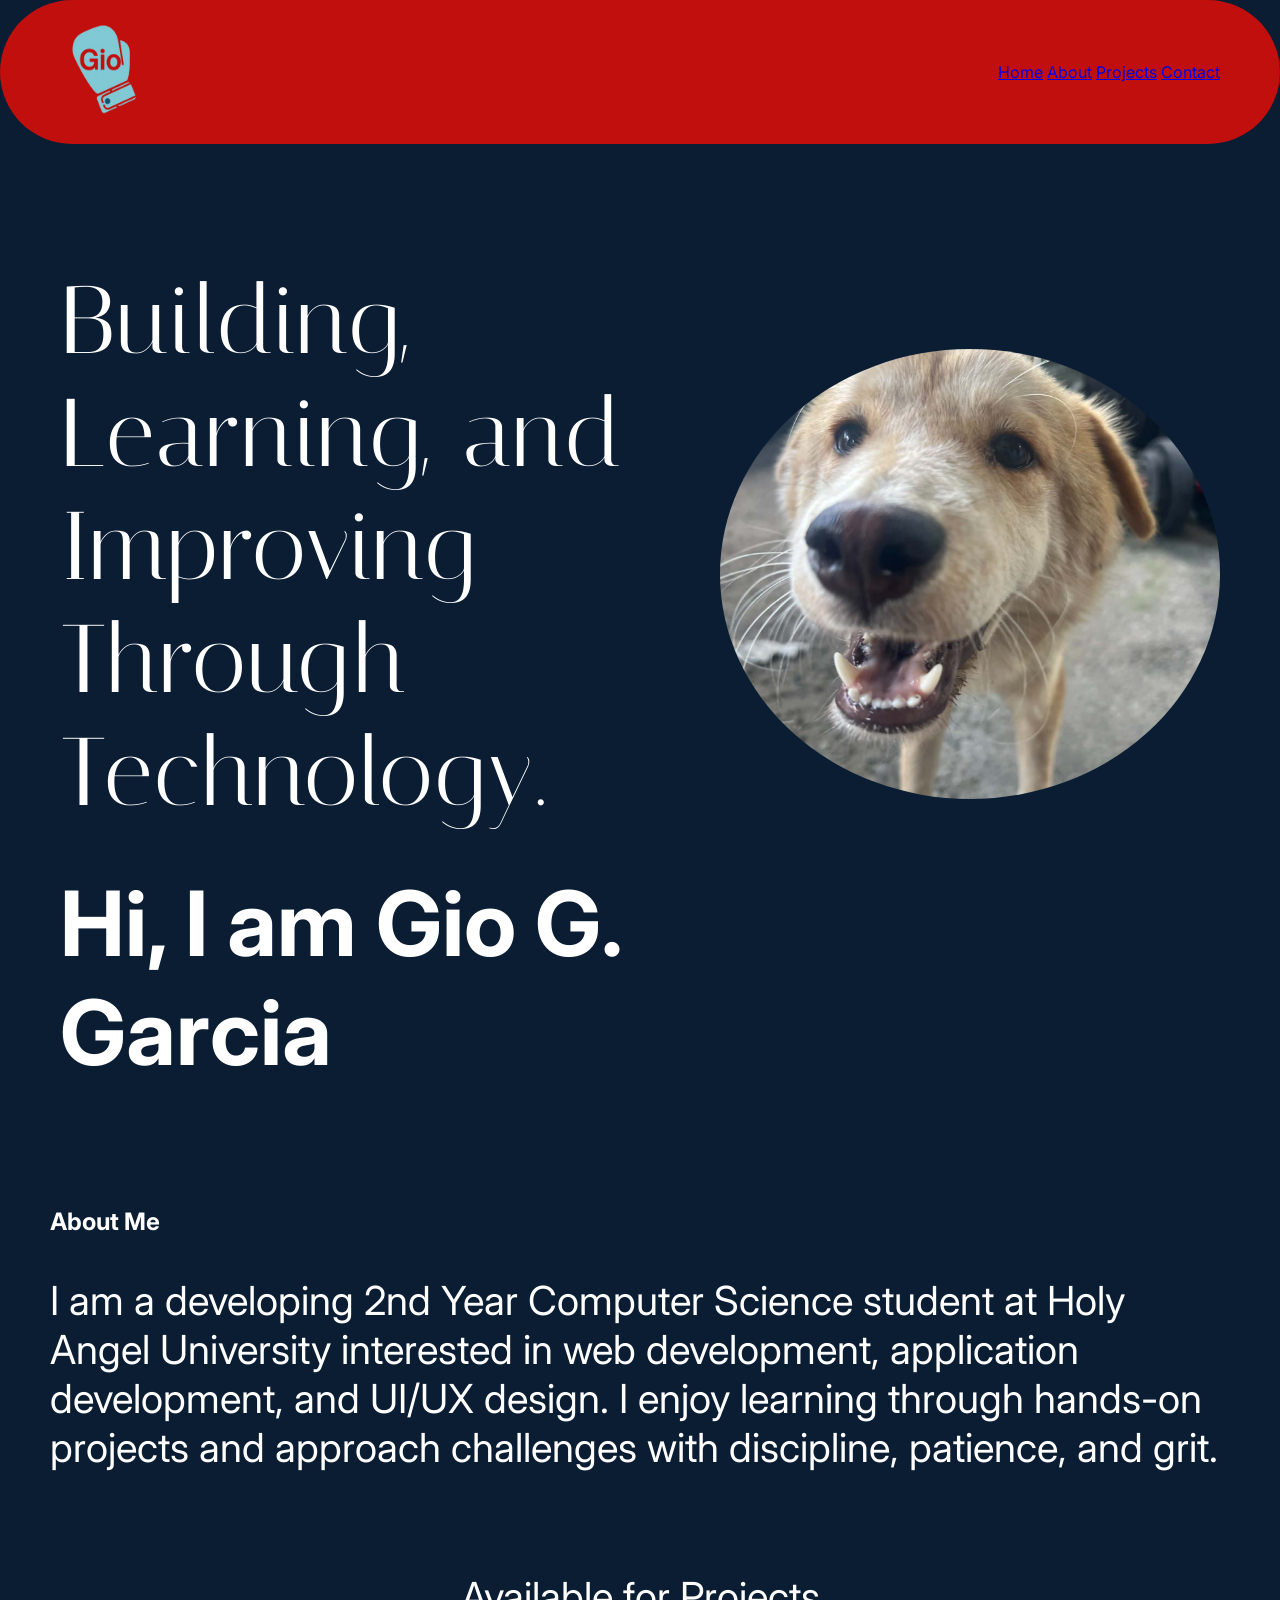
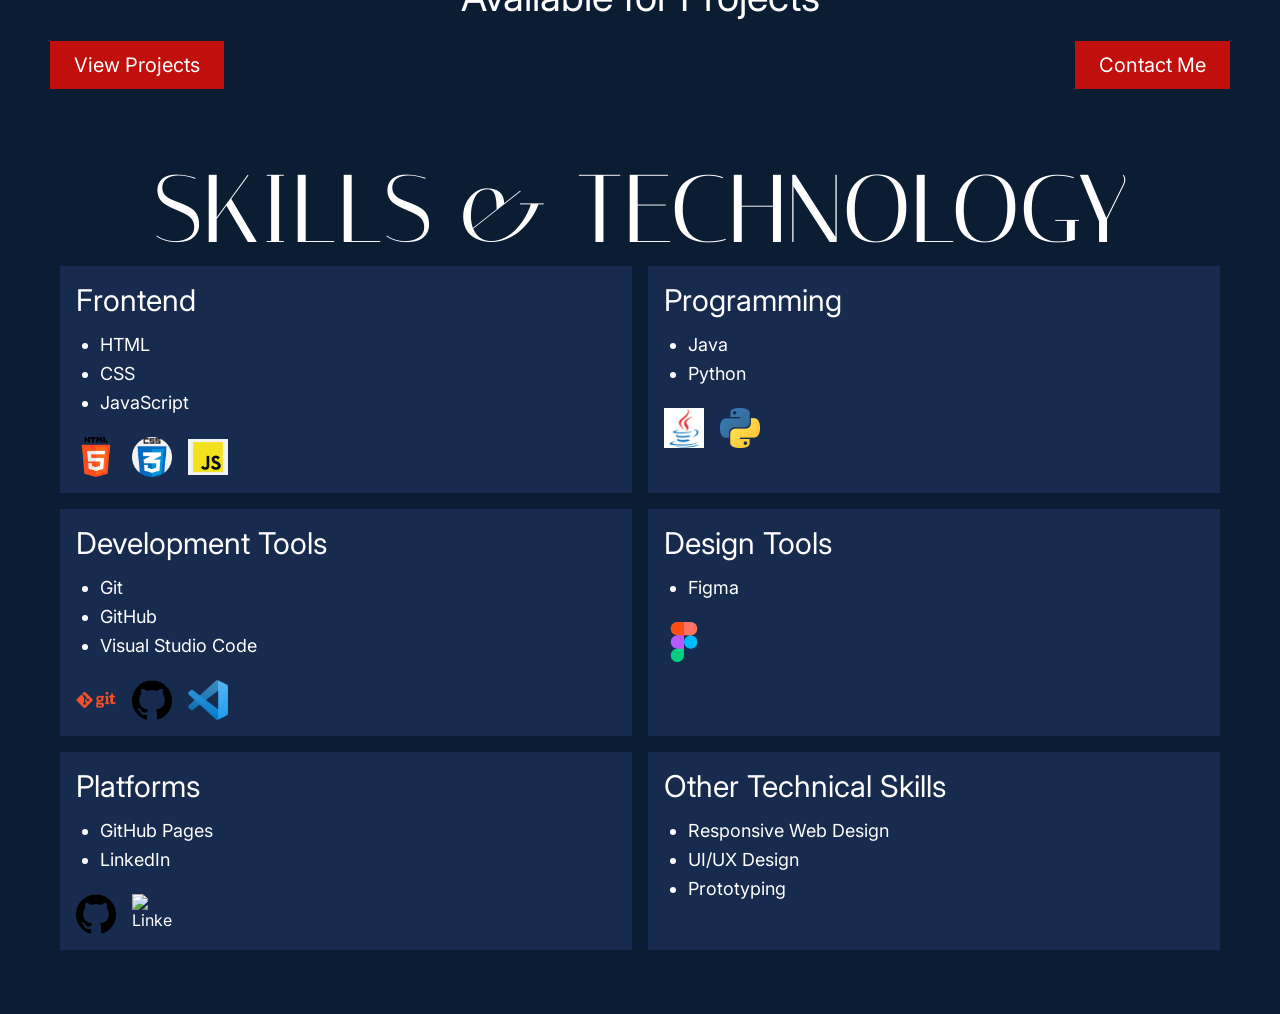
==== index.html @ fb08ec44 "Added image icons" ====
<!DOCTYPE html>
<html lang="en">

<head>
    <meta charset="UTF-8">
    <meta name="viewport" content="width=device-width, initial-scale=1.0">

    <title>Gio's Personal Portfolio</title>

    <link rel="preconnect" href="https://fonts.googleapis.com">
    <link rel="preconnect" href="https://fonts.gstatic.com" crossorigin>
    <!-- FONT -->
    <link href="https://fonts.googleapis.com/css2?family=Inter:wght@400&family=Italiana&display=swap" rel="stylesheet">
   
    <link rel="stylesheet" href="css/style.css">
</head>

<body>

    <header class="header">

        <nav class="navigation">

            <a href="index.html" class="logo">
            <img src="img/GIO_LOGO2.png">
            </a>

            <div class="nav_links">
                <a href="index.html">Home</a>
                <a href="about.html">About</a>
                <a href="projects.html">Projects</a>
                <a href="contact.html">Contact</a>
            </div>

        </nav>

    </header>

    <section class="hero">

        <div class="hero-content">

            <h1>
                Building, Learning, and Improving Through Technology.
            </h1>

            <h2>
                Hi, I am Gio G. Garcia
            </h2>

        </div>

        <div class="hero-image">

            <img src="img/profile_sample.jfif" alt="Gio Garcia">

        </div>

    </section>

    <section class="about-section">

        <h2>
            About Me
        </h2>

        <p class="hero-description">
            I am a developing 2nd Year Computer Science student at Holy Angel University
            interested in web development, application development, and UI/UX design.
            I enjoy learning through hands-on projects and approach challenges with
            discipline, patience, and grit.
        </p>

        <p class="hero-label">
            Available for Projects
        </p>

        <div class="hero-buttons">

            <a href="projects.html" class="button primary-button">
                View Projects
            </a>

            <a href="contact.html" class="button secondary-button">
                Contact Me
            </a>

        </div>

    </section>
        
    <section class="skills-section">

        <div class="section-heading">

            <p class="section-label">
                SKILLS & TECHNOLOGY
            </p>
        </div>


    <div class="skills-grid">

            <!-- Frontend Card -->
            <article class="skill-card">
                <h3>Frontend</h3>
                <ul>
                    <li>HTML</li>
                    <li>CSS</li>
                    <li>JavaScript</li>
                </ul>
                <div class="card-icons">
                    <img src="img/html-icon.png" alt="HTML Icon">
                    <img src="img/css-icon.png" alt="CSS Icon">
                    <img src="img/js-icon.png" alt="JavaScript Icon">
                </div>
            </article>

            <!-- Programming Card -->
            <article class="skill-card">
                <h3>Programming</h3>
                <ul>
                    <li>Java</li>
                    <li>Python</li>
                </ul>
                <div class="card-icons">
                    <img src="img/java-icon.png" alt="Java Icon">
                    <img src="img/python-icon.png" alt="Python Icon">
                </div>
            </article>

            <!-- Development Tools Card -->
            <article class="skill-card">
                <h3>Development Tools</h3>
                <ul>
                    <li>Git</li>
                    <li>GitHub</li>
                    <li>Visual Studio Code</li>
                </ul>
                <div class="card-icons">
                    <img src="img/git-icon.png" alt="Git Icon">
                    <img src="img/github-icon.png" alt="GitHub Icon">
                    <img src="img/vscode-icon.png" alt="VS Code Icon">
                </div>
            </article>

            <!-- Design Tools Card -->
            <article class="skill-card">
                <h3>Design Tools</h3>
                <ul>
                    <li>Figma</li>
                </ul>
                <div class="card-icons">
                    <img src="img/figma-icon.png" alt="Figma Icon">
                </div>
            </article>

            <!-- Platforms Card -->
            <article class="skill-card">
                <h3>Platforms</h3>
                <ul>
                    <li>GitHub Pages</li>
                    <li>LinkedIn</li>
                </ul>
                <div class="card-icons">
                    <img src="img/github-icon.png" alt="GitHub Pages Icon">
                    <img src="img/linkedin-icon.png" alt="LinkedIn Icon">
                </div>
            </article>

            <!-- Other Technical Skills Card -->
            <article class="skill-card">
                <h3>Other Technical Skills</h3>
                <ul>
                    <li>Responsive Web Design</li>
                    <li>UI/UX Design</li>
                    <li>Prototyping</li>
                </ul>
            </article>

        </div>

    </section>


</body>
---- css/style.css ----
* {
    margin: 0;
    padding: 0;
    box-sizing: border-box;
}

body {
    background-color: #0B1D33;
    color: #FFFFFF;
    font-family: "Inter", sans-serif;
}

/* HEADER */


.header {
    background-color: #C00F0C;
    padding: 12px 24px;
    border-radius: 999px;
    padding: 20px 60px;
}


header img {
  width: 100px; 
  height: 100px;
}



/* NAVIGATION */
.navigation {
    display: flex;
    justify-content: space-between;
    align-items: center;
}

.nav-links {
    display: flex;
    gap: 32px;
}

.nav-links a {
    font-family: "Inter", sans-serif;
    font-size: 16px;
    color: #FFFFFF;
    text-decoration: none;
}


/* HERO SECTION */

.hero {
    padding: 120px 60px;
    display: flex;
    align-items: center;
    gap: 60px;
}

.hero h1 {
    font-family: "Italiana", serif;
    font-size: 96px;
    font-weight: 400;
    letter-spacing: 2px;
    margin-bottom: 40px;
}

.hero-content {
    flex: 1;
    display: flex;
    flex-direction: column;
    align-items: flex-start;
}

.hero-content h2 {
   font-size: 90px;
}

.about-section h2 {
    margin-bottom: 40px;
    padding: 0 50px;
}

.hero-description {
    font-family: "Inter", sans-serif;
    font-size: 40px;
    max-width: none;
    margin-bottom: 100px;
    padding: 0 50px;
}

.hero-label {
    font-family: "Inter", sans-serif;
    font-size: 40px;
    font-weight: 400;
    margin-bottom: 20px;
    text-align: center;
    width: 100%;
}

.hero-image img {
    width: 500px;
    height: 450px;
    object-fit: cover;
    border-radius: 50%;
    transform: translateY(-100px);
}

.button {
    display: inline-block;
    padding: 12px 24px;
    font-family: "Inter", sans-serif;
    font-size: 20px;
    font-weight: 400;
    text-decoration: none;
    text-align: center;
}

.hero-buttons {
    display: flex;
    width: 100%;
    padding: 0 50px;
}

.primary-button {
    background-color: #C00F0C;
    color: #FFFFFF;
}

.secondary-button {
    background-color: #C00F0C;
    color: #FFFFFF;
    margin-left: auto;
}


/* SKILLS SECTION */

.skills-section .section-heading{
    font-family: "Italiana", serif;
    font-size: 96px;
    font-weight: 400;
    text-align: center;
}
.skills-section {
    padding: 64px 60px;
}

.skills-grid {
    display: grid;
    grid-template-columns: repeat(2, 1fr);
    gap: 16px;
}

.skill-card {
    background-color: #162B4D;
    padding: 16px;
}

.skill-card h3 {
    font-family: "Inter", sans-serif;
    font-size: 30px;
    font-weight: 400;
    margin-bottom: 16px;
}
.skill-card ul {
    padding-left: 24px;
}

.skill-card li {
    font-size: 18px;
    margin-bottom: 8px;
}

/* SKILLS CARD ICONS */

.card-icons {
    display: flex;
    align-items: center;
    gap: 16px;
    margin-top: 24px;
}

.card-icons img {
    width: 40px;
    height: 40px;
    object-fit: contain;
}
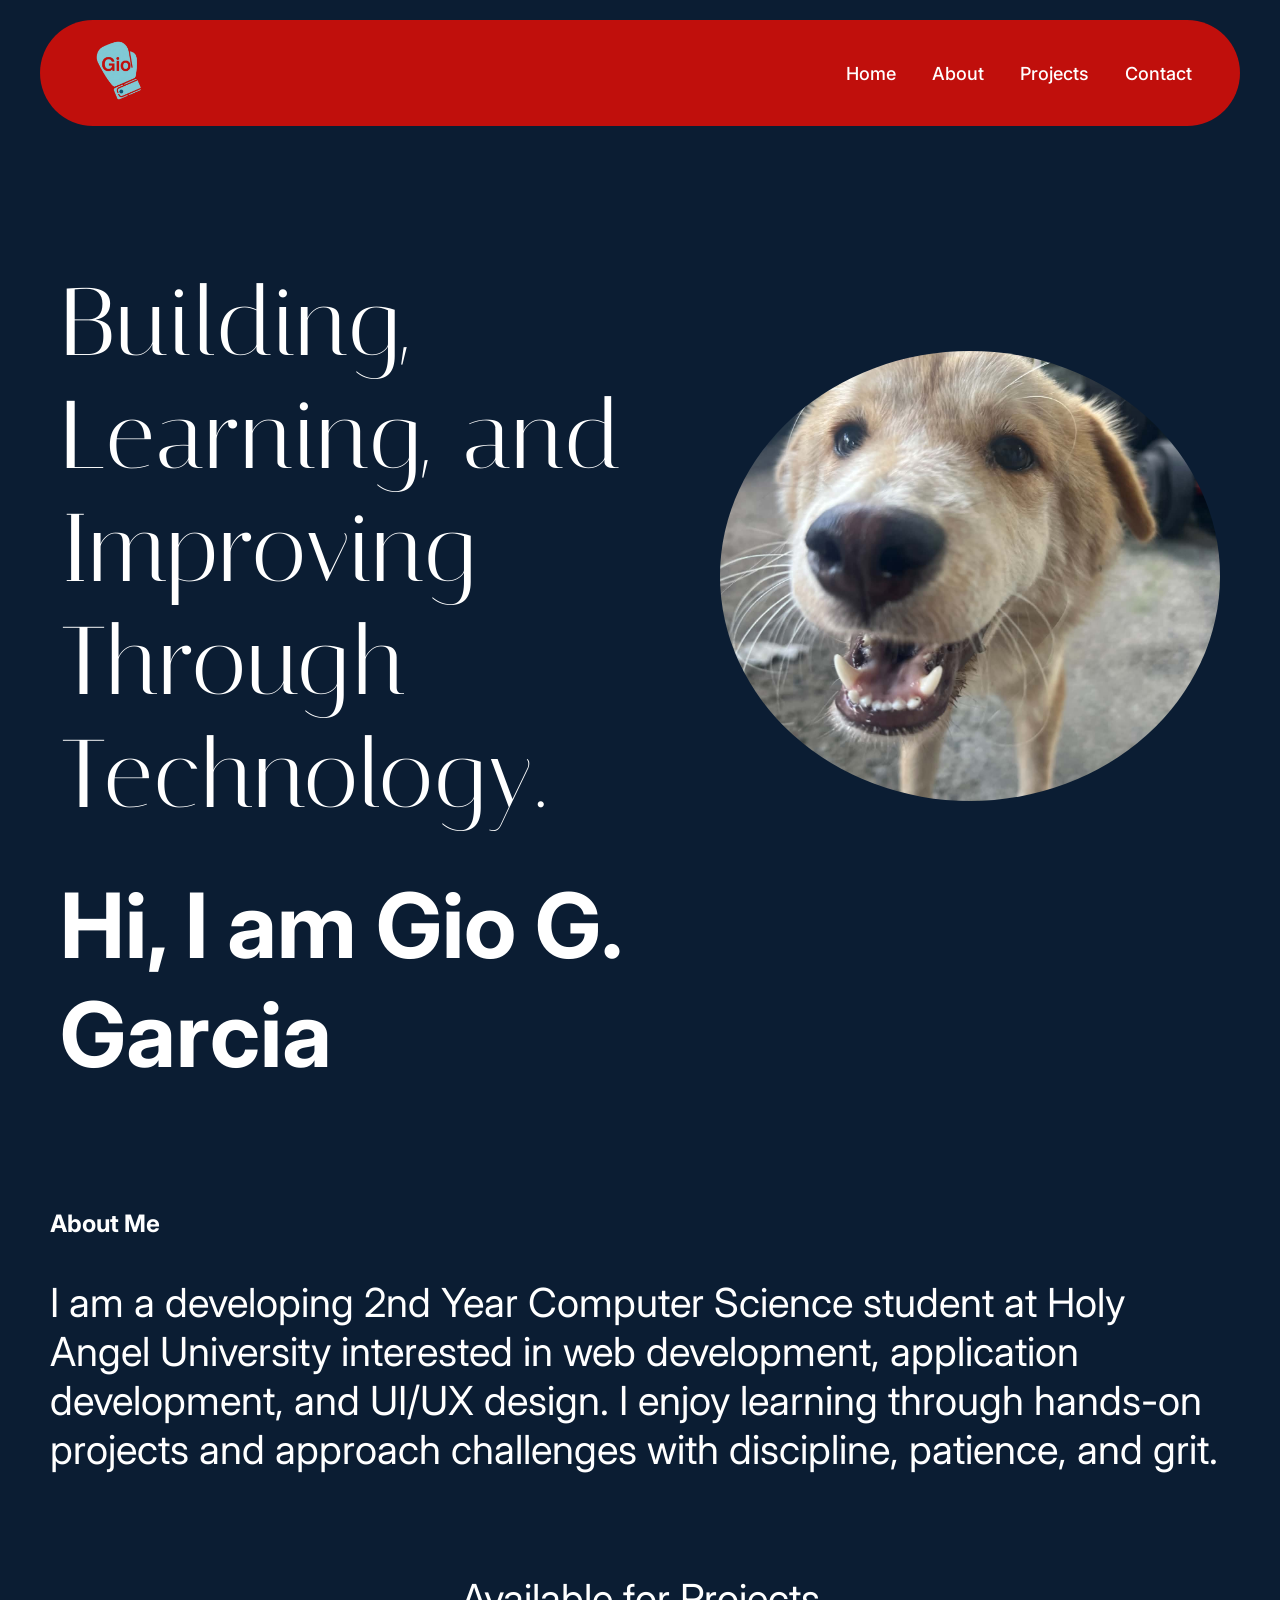
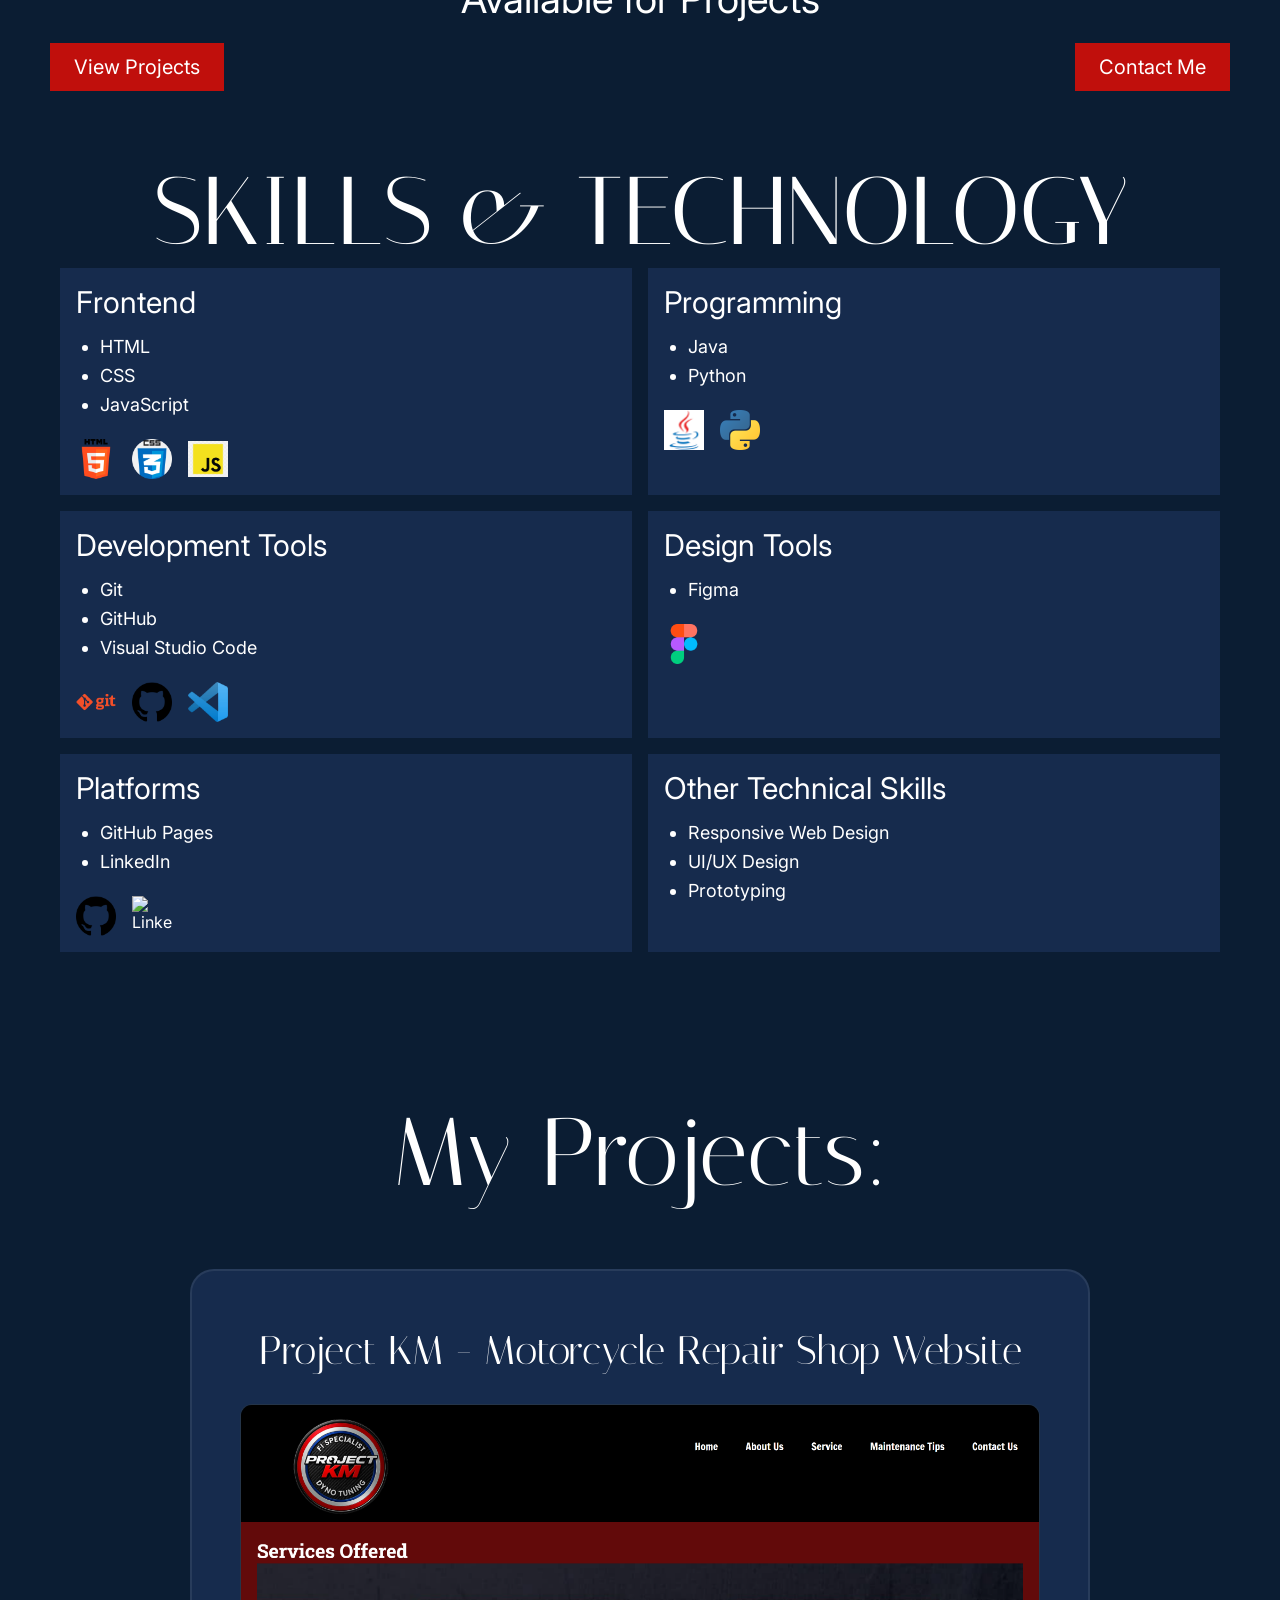
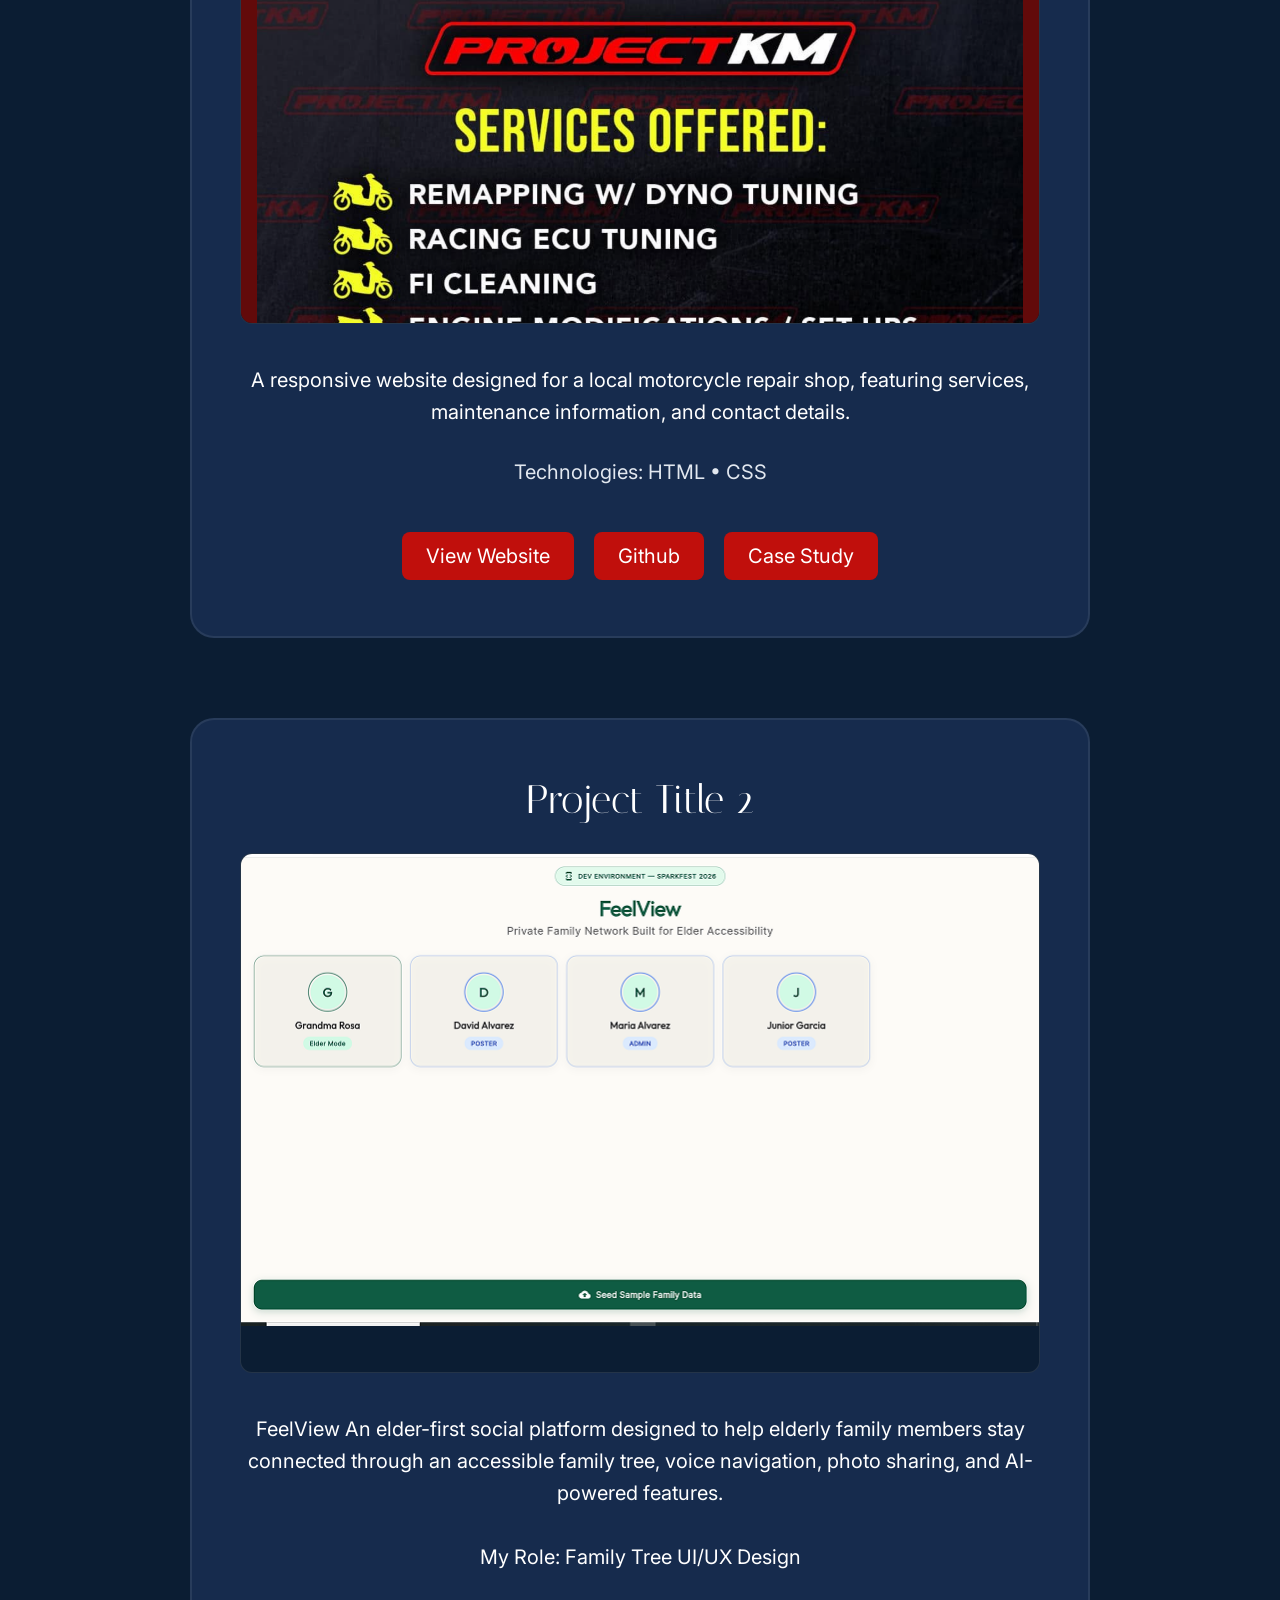
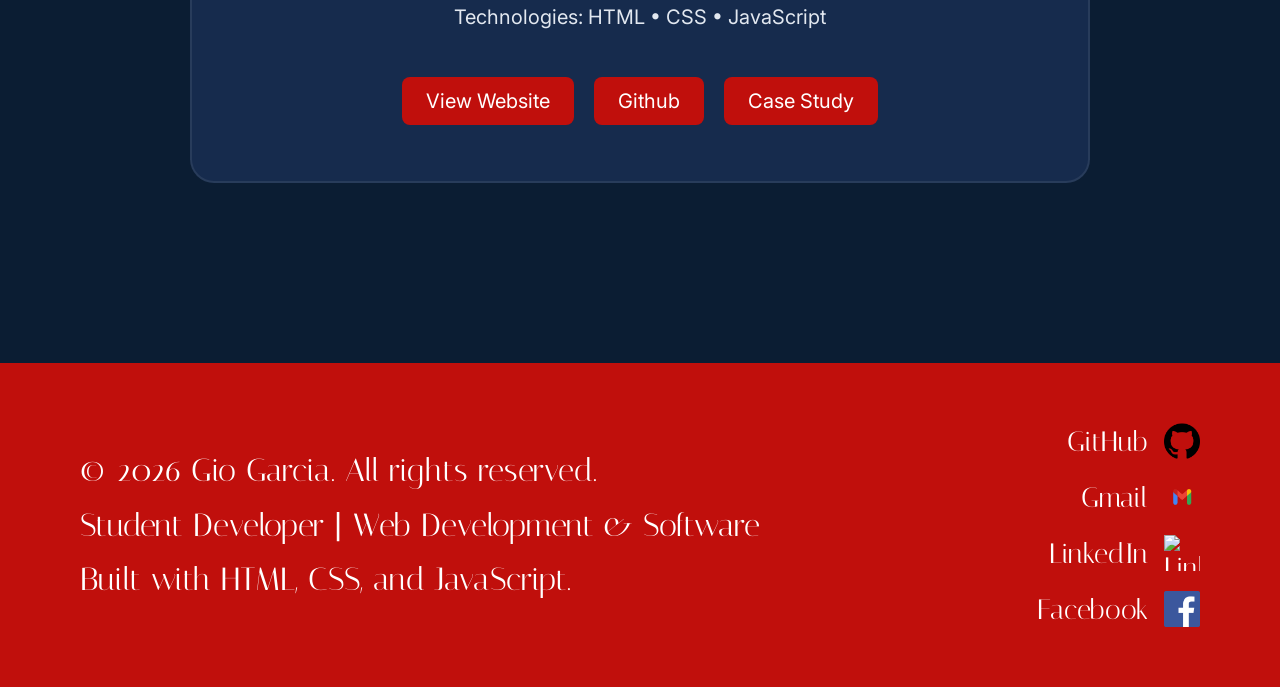
==== commit fd273b72: "Finished Index" ====
--- a/index.html
+++ b/index.html
@@ -181,6 +181,98 @@
         </div>
 
     </section>
+    <section class="projects-section">
+
+        <div class="section-heading">
+            <h2>My Projects:</h2>
+        </div>
+
+        <div class="projects-container">
+
+            <!-- Project Card 1 -->
+            <article class="project-card">
+                <h3 class="project-title">Project KM - Motorcycle Repair Shop Website</h3>
+                
+                <div class="project-preview">
+                    <img src="img/KM_ABOUTUS.png" alt="Project KM Preview">
+                </div>
+
+                <p class="project-description">
+                    A responsive website designed for a local motorcycle repair shop, featuring services, maintenance information, and contact details.
+                </p>
+
+                <p class="project-tech">
+                    Technologies: HTML • CSS
+                </p>
+
+                <div class="project-buttons">
+                    <a href="#" class="button primary-button">View Website</a>
+                    <a href="#" class="button primary-button">Github</a>
+                    <a href="#" class="button primary-button">Case Study</a>
+                </div>
+            </article>
+
+            <!-- Project Card 2 -->
+            <article class="project-card">
+                <h3 class="project-title">Project Title 2</h3>
+                
+                <div class="project-preview">
+                    <img src="img/feelview.png" alt="Project 2 Preview">
+                </div>
+
+                <p class="project-description">
+                    FeelView
+                    An elder-first social platform designed to help elderly family members stay connected through an accessible family tree, voice navigation, photo sharing, and AI-powered features.
+                </p>
+                <p class="project-description">
+                    My Role: Family Tree UI/UX Design
+                </p>
+
+                <p class="project-tech">
+                    Technologies: HTML • CSS • JavaScript
+                </p>
+
+                <div class="project-buttons">
+                    <a href="#" class="button primary-button">View Website</a>
+                    <a href="#" class="button primary-button">Github</a>
+                    <a href="#" class="button primary-button">Case Study</a>
+                </div>
+            </article>
+
+        </div>
+
+    </section>
+
+    <footer class="footer">
+
+        <div class="footer-content">
+            <div class="footer-text">
+                <p class="footer-copyright">&copy; 2026 Gio Garcia. All rights reserved.</p>
+                <p class="footer-subtitle">Student Developer | Web Development & Software</p>
+                <p class="footer-built">Built with HTML, CSS, and JavaScript.</p>
+            </div>
+
+            <div class="footer-socials">
+                <a href="#" class="social-link">
+                    <span>GitHub</span>
+                    <img src="img/github-icon.png" alt="GitHub">
+                </a>
+                <a href="#" class="social-link">
+                    <span>Gmail</span>
+                    <img src="img/gmail-icon.png" alt="Gmail">
+                </a>
+                <a href="#" class="social-link">
+                    <span>LinkedIn</span>
+                    <img src="img/linkedin-icon.png" alt="LinkedIn">
+                </a>
+                <a href="#" class="social-link">
+                    <span>Facebook</span>
+                    <img src="img/facebook-icon.png" alt="Facebook">
+                </a>
+            </div>
+        </div>
+
+    </footer>
 
 
 </body>
--- a/css/style.css
+++ b/css/style.css
@@ -11,22 +11,51 @@
 }
 
 /* HEADER */
-
+/* NAVIGATION */
+
+.navigation {
+    display: flex;
+    justify-content: space-between;
+    align-items: center;
+}
+
+.nav_links,
+.nav-links {
+    display: flex;
+    gap: 36px;
+}
+
+.nav_links a,
+.nav-links a {
+    font-family: "Inter", sans-serif;
+    font-size: 18px;
+    font-weight: 500;
+    color: #FFFFFF !important;
+    text-decoration: none !important;
+    transition: opacity 0.2s ease, transform 0.2s ease;
+}
+
+.nav_links a:hover,
+.nav-links a:hover {
+    opacity: 0.8;
+    transform: translateY(-2px);
+    text-decoration: none !important;
+}
+
+/* HEADER */
 
 .header {
     background-color: #C00F0C;
-    padding: 12px 24px;
     border-radius: 999px;
-    padding: 20px 60px;
-}
-
-
-header img {
-  width: 100px; 
-  height: 100px;
-}
-
-
+    padding: 16px 48px;
+    margin: 20px 40px; /* Gives it breathing room inside the page */
+}
+
+.header img {
+    width: 70px; 
+    height: 70px;
+    object-fit: contain;
+}
 
 /* NAVIGATION */
 .navigation {
@@ -37,14 +66,22 @@
 
 .nav-links {
     display: flex;
-    gap: 32px;
+    gap: 36px;
 }
 
 .nav-links a {
     font-family: "Inter", sans-serif;
-    font-size: 16px;
-    color: #FFFFFF;
-    text-decoration: none;
+    font-size: 18px;
+    font-weight: 500;
+    color: #FFFFFF;         /* Pure white text */
+    text-decoration: none;  /* Removes underline */
+    transition: opacity 0.2s ease, transform 0.2s ease;
+}
+
+/* Hover Effect for Navigation Links */
+.nav-links a:hover {
+    opacity: 0.8;
+    transform: translateY(-2px);
 }
 
 
@@ -187,3 +224,203 @@
     object-fit: contain;
 }
 
+/* PROJECTS SECTION */
+
+.projects-section {
+    padding: 80px 60px;
+}
+
+.projects-section .section-heading h2 {
+    font-family: "Italiana", serif;
+    font-size: 96px;
+    font-weight: 400;
+    text-align: center;
+    margin-bottom: 60px;
+}
+
+.projects-container {
+    display: flex;
+    flex-direction: column;
+    gap: 80px;
+    max-width: 900px;
+    margin: 0 auto;
+}
+
+/* PROJECTS SECTION INTERACTIONS */
+
+.project-card {
+    background-color: #162B4D;
+    border: 2px solid rgba(255, 255, 255, 0.08);
+    border-radius: 24px;
+    padding: 56px 48px; /* Taller card with increased padding */
+    transition: transform 0.3s ease, box-shadow 0.3s ease;
+}
+
+/* Card Shadow & Lift on Hover */
+.project-card:hover {
+    transform: translateY(-6px);
+    box-shadow: 0 16px 40px rgba(0, 0, 0, 0.5);
+    border-color: rgba(255, 255, 255, 0.2);
+}
+
+/* Card State when Clicked */
+.project-card:active {
+    transform: translateY(-2px);
+    box-shadow: 0 8px 20px rgba(0, 0, 0, 0.4);
+}
+
+.project-title {
+    font-family: "Italiana", serif;
+    font-size: 40px;
+    font-weight: 400;
+    text-align: center;
+    margin-bottom: 30px;
+}
+
+/* SCROLLABLE FULL-IMAGE PREVIEW */
+
+.project-preview {
+    width: 100%;
+    height: 520px;           /* Increased height for a taller preview window */
+    overflow-y: auto;        /* Lets users scroll through the full screenshot */
+    border-radius: 12px;
+    margin-bottom: 40px;     /* Extra space below the image preview */
+    background-color: #0B1D33;
+    border: 1px solid rgba(255, 255, 255, 0.1);
+}
+
+/* Clean scrollbar styling */
+.project-preview::-webkit-scrollbar {
+    width: 8px;
+}
+
+.project-preview::-webkit-scrollbar-track {
+    background: #0B1D33;
+    border-radius: 0 12px 12px 0;
+}
+
+.project-preview::-webkit-scrollbar-thumb {
+    background: rgba(255, 255, 255, 0.2);
+    border-radius: 4px;
+}
+
+.project-preview::-webkit-scrollbar-thumb:hover {
+    background: rgba(255, 255, 255, 0.4);
+}
+
+.project-preview img {
+    width: 100%;
+    height: auto;           /* Keeps the full proportions of the image uncropped */
+    display: block;
+}
+
+.project-description {
+    font-family: "Inter", sans-serif;
+    font-size: 20px;
+    line-height: 1.6;
+    text-align: center;
+    margin-bottom: 32px;     /* Breathing room below description text */
+}
+
+.project-tech {
+    font-family: "Inter", sans-serif;
+    font-size: 20px;
+    text-align: center;
+    margin-bottom: 48px;     /* Breathing room between tech list and buttons */
+    color: #E2E8F0;
+}
+
+.project-buttons {
+    display: flex;
+    justify-content: center;
+    gap: 20px;               /* Spacing between individual buttons */
+    flex-wrap: wrap;
+    margin-top: 16px;
+}
+
+.project-buttons .button {
+    background-color: #C00F0C;
+    color: #FFFFFF;
+    border-radius: 8px;
+    margin-left: 0;
+    transition: background-color 0.2s ease, color 0.2s ease, transform 0.2s ease, box-shadow 0.2s ease;
+}
+
+/* Button Light Blue on Hover */
+.project-buttons .button:hover {
+    background-color: #38BDF8; /* Light blue */
+    color: #0B1D33;           /* Dark text for high contrast */
+    transform: translateY(-2px);
+    box-shadow: 0 4px 12px rgba(56, 189, 248, 0.4);
+}
+
+/* Button Light Blue when Clicked (:active) */
+.project-buttons .button:active {
+    background-color: #38BDF8;
+    color: #0B1D33;
+    transform: translateY(0);
+    box-shadow: 0 2px 6px rgba(56, 189, 248, 0.3);
+}
+
+/* FOOTER SECTION */
+
+.footer {
+    background-color: #C00F0C;
+    padding: 60px 80px;
+    color: #FFFFFF;
+    margin-top: 100px;
+}
+
+.footer-content {
+    display: flex;
+    justify-content: space-between;
+    align-items: center;
+    max-width: 1200px;
+    margin: 0 auto;
+    flex-wrap: wrap;
+    gap: 40px;
+}
+
+.footer-text {
+    display: flex;
+    flex-direction: column;
+    gap: 16px;
+}
+
+.footer-copyright,
+.footer-subtitle,
+.footer-built {
+    font-family: "Italiana", serif;
+    font-size: 32px;
+    font-weight: 400;
+    line-height: 1.2;
+}
+
+.footer-socials {
+    display: flex;
+    flex-direction: column;
+    gap: 20px;
+}
+
+.social-link {
+    display: flex;
+    align-items: center;
+    justify-content: flex-end;
+    gap: 16px;
+    text-decoration: none;
+    color: #FFFFFF;
+    font-family: "Italiana", serif;
+    font-size: 28px;
+    transition: opacity 0.2s ease, transform 0.2s ease;
+}
+
+.social-link:hover {
+    opacity: 0.8;
+    transform: translateX(-4px);
+}
+
+.social-link img {
+    width: 36px;
+    height: 36px;
+    object-fit: contain;
+}
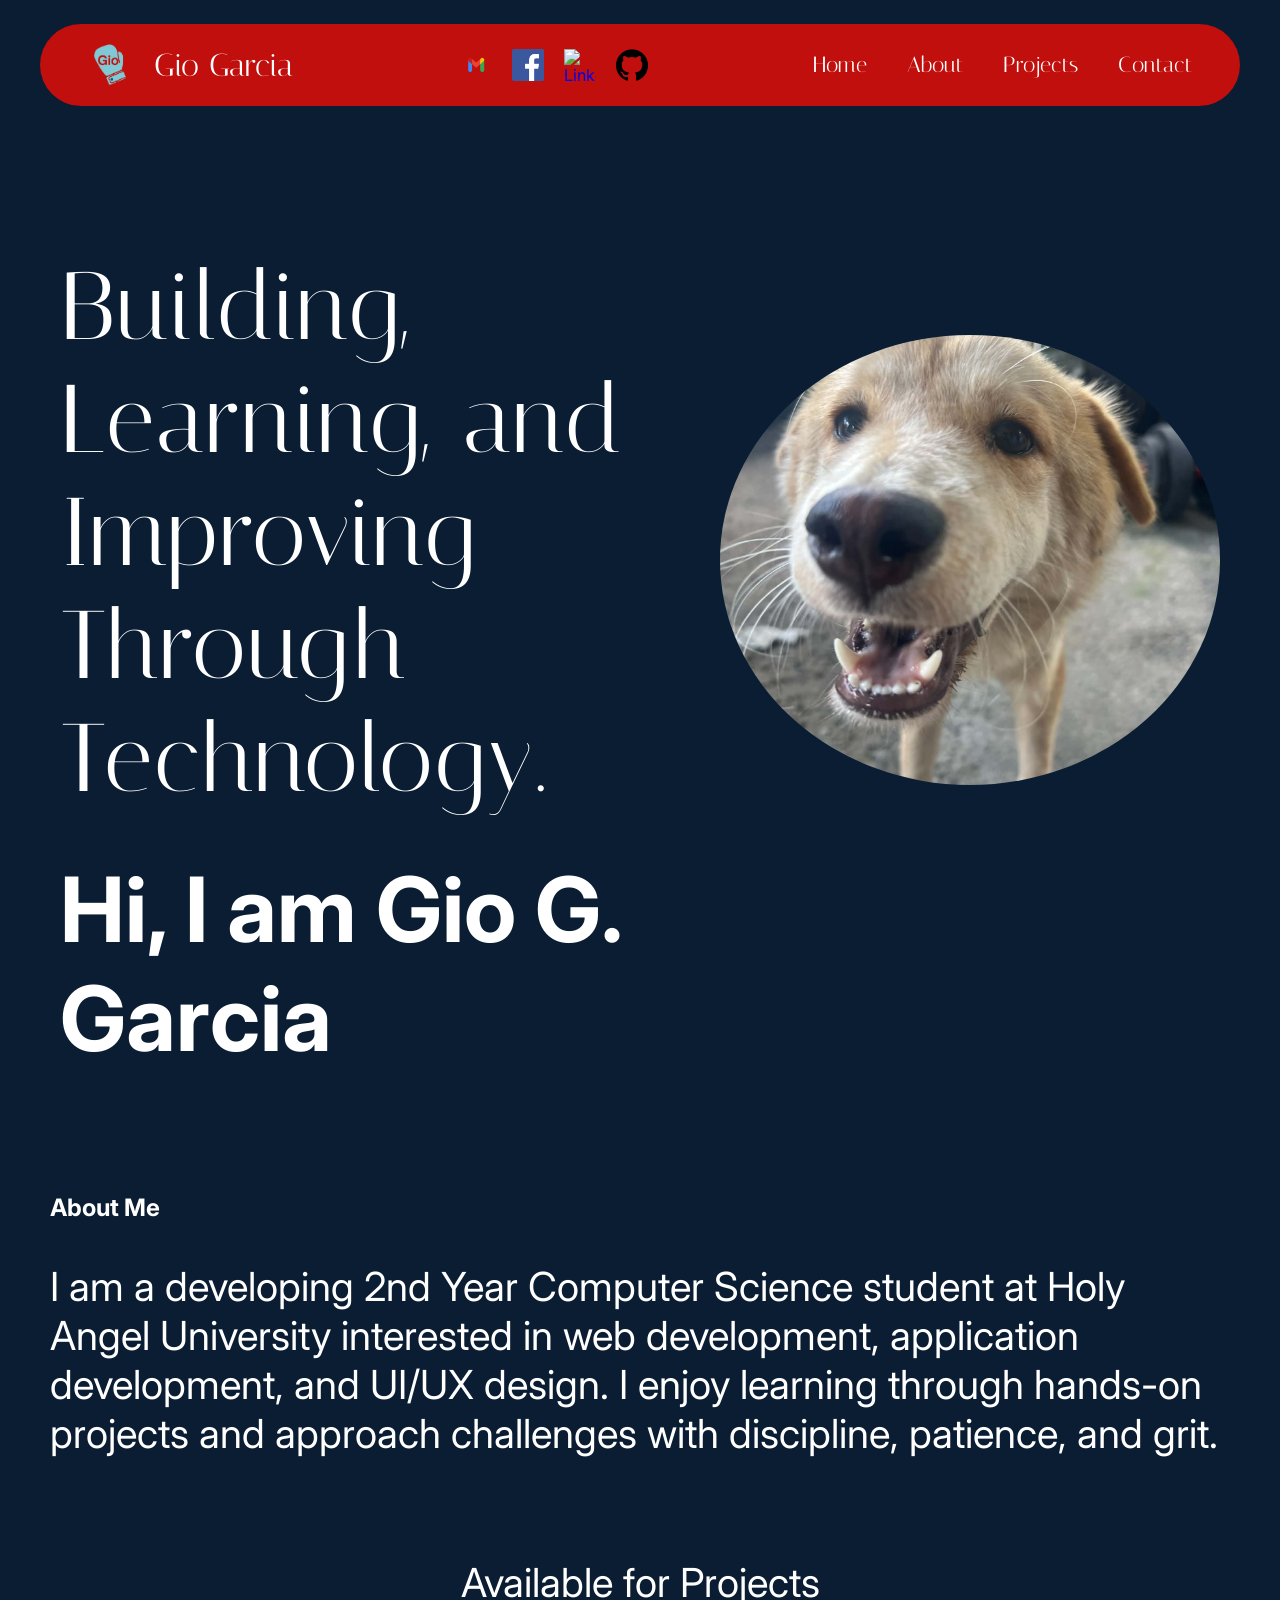
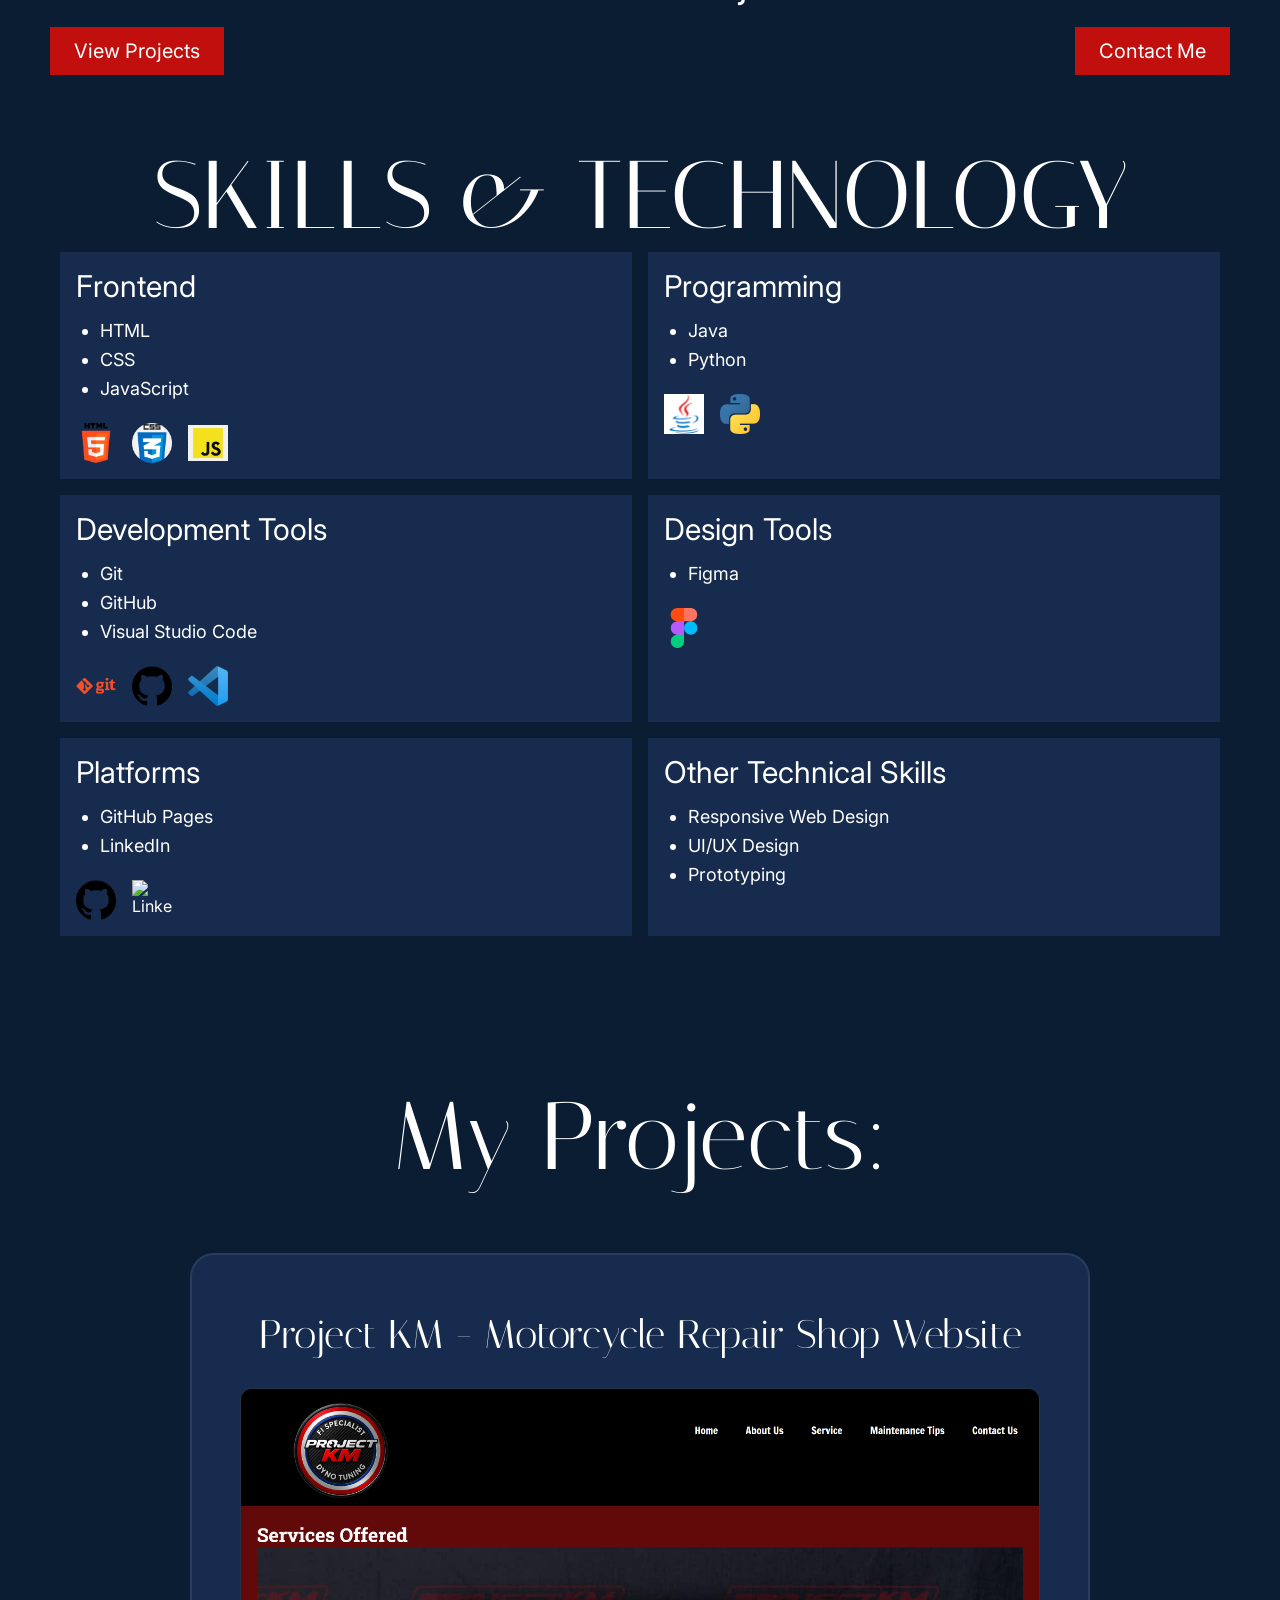
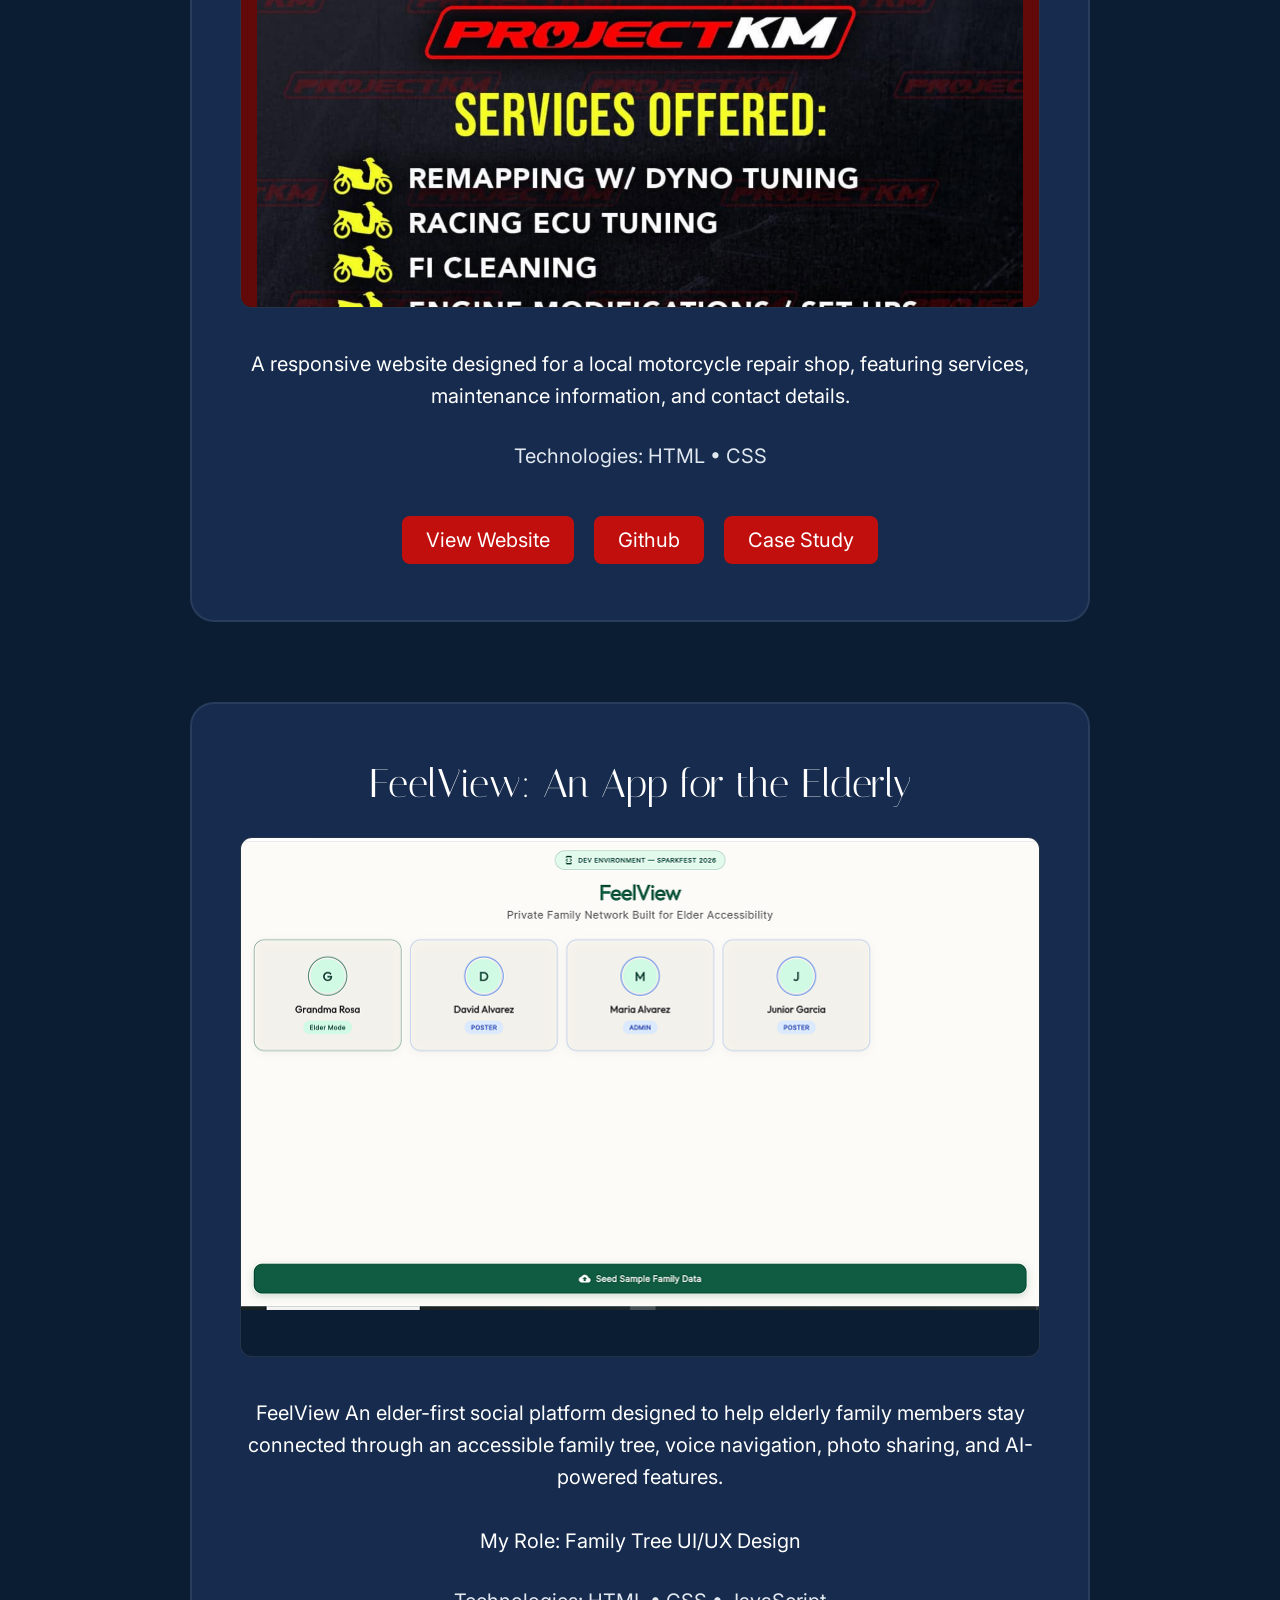
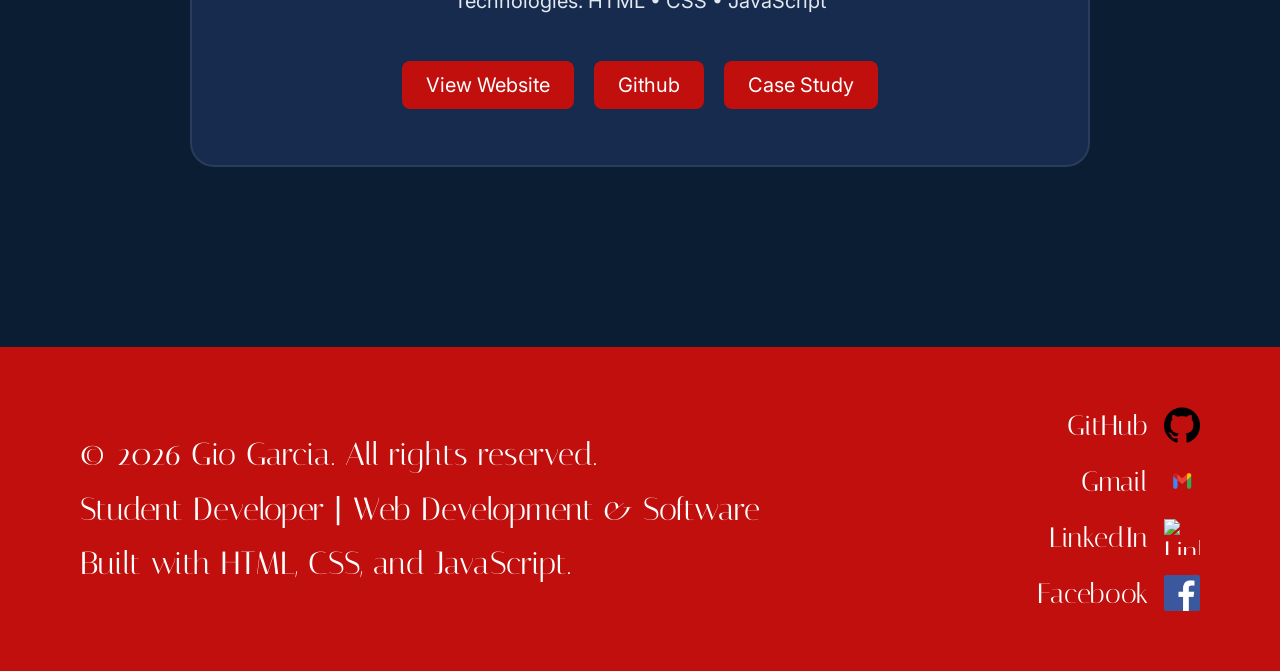
==== commit 5976d942: "minor changes" ====
--- a/index.html
+++ b/index.html
@@ -19,22 +19,41 @@
 
     <header class="header">
 
-        <nav class="navigation">
-
-            <a href="index.html" class="logo">
-            <img src="img/GIO_LOGO2.png">
-            </a>
-
-            <div class="nav_links">
-                <a href="index.html">Home</a>
-                <a href="about.html">About</a>
-                <a href="projects.html">Projects</a>
-                <a href="contact.html">Contact</a>
-            </div>
-
-        </nav>
-
-    </header>
+    <nav class="navigation">
+
+        <!-- Logo + Name -->
+        <a href="index.html" class="logo-container">
+            <img src="img/GIO_LOGO2.png" alt="Gio Logo" class="logo-img">
+            <span class="logo-name">Gio Garcia</span>
+        </a>
+
+        <!-- Center Social Icons -->
+        <div class="nav-socials">
+            <a href="#" aria-label="Gmail">
+                <img src="img/gmail-icon.png" alt="Gmail">
+            </a>
+            <a href="#" aria-label="Facebook">
+                <img src="img/facebook-icon.png" alt="Facebook">
+            </a>
+            <a href="#" aria-label="LinkedIn">
+                <img src="img/linkedin-icon.png" alt="LinkedIn">
+            </a>
+            <a href="#" aria-label="GitHub">
+                <img src="img/github-icon.png" alt="GitHub">
+            </a>
+        </div>
+
+        <!-- Right Nav Links -->
+        <div class="nav_links">
+            <a href="index.html">Home</a>
+            <a href="about.html">About</a>
+            <a href="projects.html">Projects</a>
+            <a href="contact.html">Contact</a>
+        </div>
+
+    </nav>
+
+</header>
 
     <section class="hero">
 
@@ -214,7 +233,7 @@
 
             <!-- Project Card 2 -->
             <article class="project-card">
-                <h3 class="project-title">Project Title 2</h3>
+                <h3 class="project-title">FeelView: An App for the Elderly</h3>
                 
                 <div class="project-preview">
                     <img src="img/feelview.png" alt="Project 2 Preview">
--- a/css/style.css
+++ b/css/style.css
@@ -10,75 +10,92 @@
     font-family: "Inter", sans-serif;
 }
 
-/* HEADER */
-/* NAVIGATION */
-
-.navigation {
-    display: flex;
-    justify-content: space-between;
-    align-items: center;
-}
-
-.nav_links,
-.nav-links {
-    display: flex;
-    gap: 36px;
-}
-
-.nav_links a,
-.nav-links a {
-    font-family: "Inter", sans-serif;
-    font-size: 18px;
-    font-weight: 500;
-    color: #FFFFFF !important;
-    text-decoration: none !important;
-    transition: opacity 0.2s ease, transform 0.2s ease;
-}
-
-.nav_links a:hover,
-.nav-links a:hover {
-    opacity: 0.8;
-    transform: translateY(-2px);
-    text-decoration: none !important;
-}
-
-/* HEADER */
+/* HEADER CONTAINER */
 
 .header {
     background-color: #C00F0C;
     border-radius: 999px;
     padding: 16px 48px;
-    margin: 20px 40px; /* Gives it breathing room inside the page */
-}
-
-.header img {
-    width: 70px; 
-    height: 70px;
+    margin: 24px 40px;
+}
+
+.navigation {
+    display: flex;
+    justify-content: space-between;
+    align-items: center;
+    width: 100%;
+}
+
+/* LEFT: LOGO & NAME */
+
+.logo-container {
+    display: flex;
+    align-items: center;
+    gap: 16px;
+    text-decoration: none;
+}
+
+.logo-img {
+    width: 50px;
+    height: 50px;
     object-fit: contain;
 }
 
-/* NAVIGATION */
-.navigation {
-    display: flex;
-    justify-content: space-between;
-    align-items: center;
-}
-
+.logo-name {
+    font-family: "Italiana", serif;
+    font-size: 32px;
+    font-weight: 400;
+    color: #FFFFFF;
+    white-space: nowrap;
+}
+
+/* CENTER: SOCIAL ICONS */
+
+.nav-socials {
+    display: flex;
+    align-items: center;
+    gap: 20px;
+}
+
+.nav-socials a {
+    display: flex;
+    align-items: center;
+    justify-content: center;
+    transition: transform 0.2s ease, opacity 0.2s ease;
+}
+
+.nav-socials a:hover {
+    transform: translateY(-2px);
+    opacity: 0.9;
+}
+/* UNIFORM HEADER SOCIAL ICONS */
+
+.nav-socials img {
+    width: 32px;    /* Locks the width to 32px */
+    height: 32px;  /* Locks the height to 32px */
+    object-fit: contain;     /* Ensures icons scale proportionally */
+}
+
+/* RIGHT: NAVIGATION LINKS */
+
+.nav_links,
 .nav-links {
     display: flex;
-    gap: 36px;
-}
-
+    align-items: center;
+    gap: 40px;
+}
+
+.nav_links a,
 .nav-links a {
-    font-family: "Inter", sans-serif;
-    font-size: 18px;
-    font-weight: 500;
-    color: #FFFFFF;         /* Pure white text */
-    text-decoration: none;  /* Removes underline */
+    font-family: "Italiana", serif; /* Matches header font style */
+    font-size: 22px;
+    color: #FFFFFF !important;
+    text-decoration: none !important;
+    white-space: nowrap;
     transition: opacity 0.2s ease, transform 0.2s ease;
 }
 
-/* Hover Effect for Navigation Links */
+.nav_links a:hover,
 .nav-links a:hover {
     opacity: 0.8;
     transform: translateY(-2px);
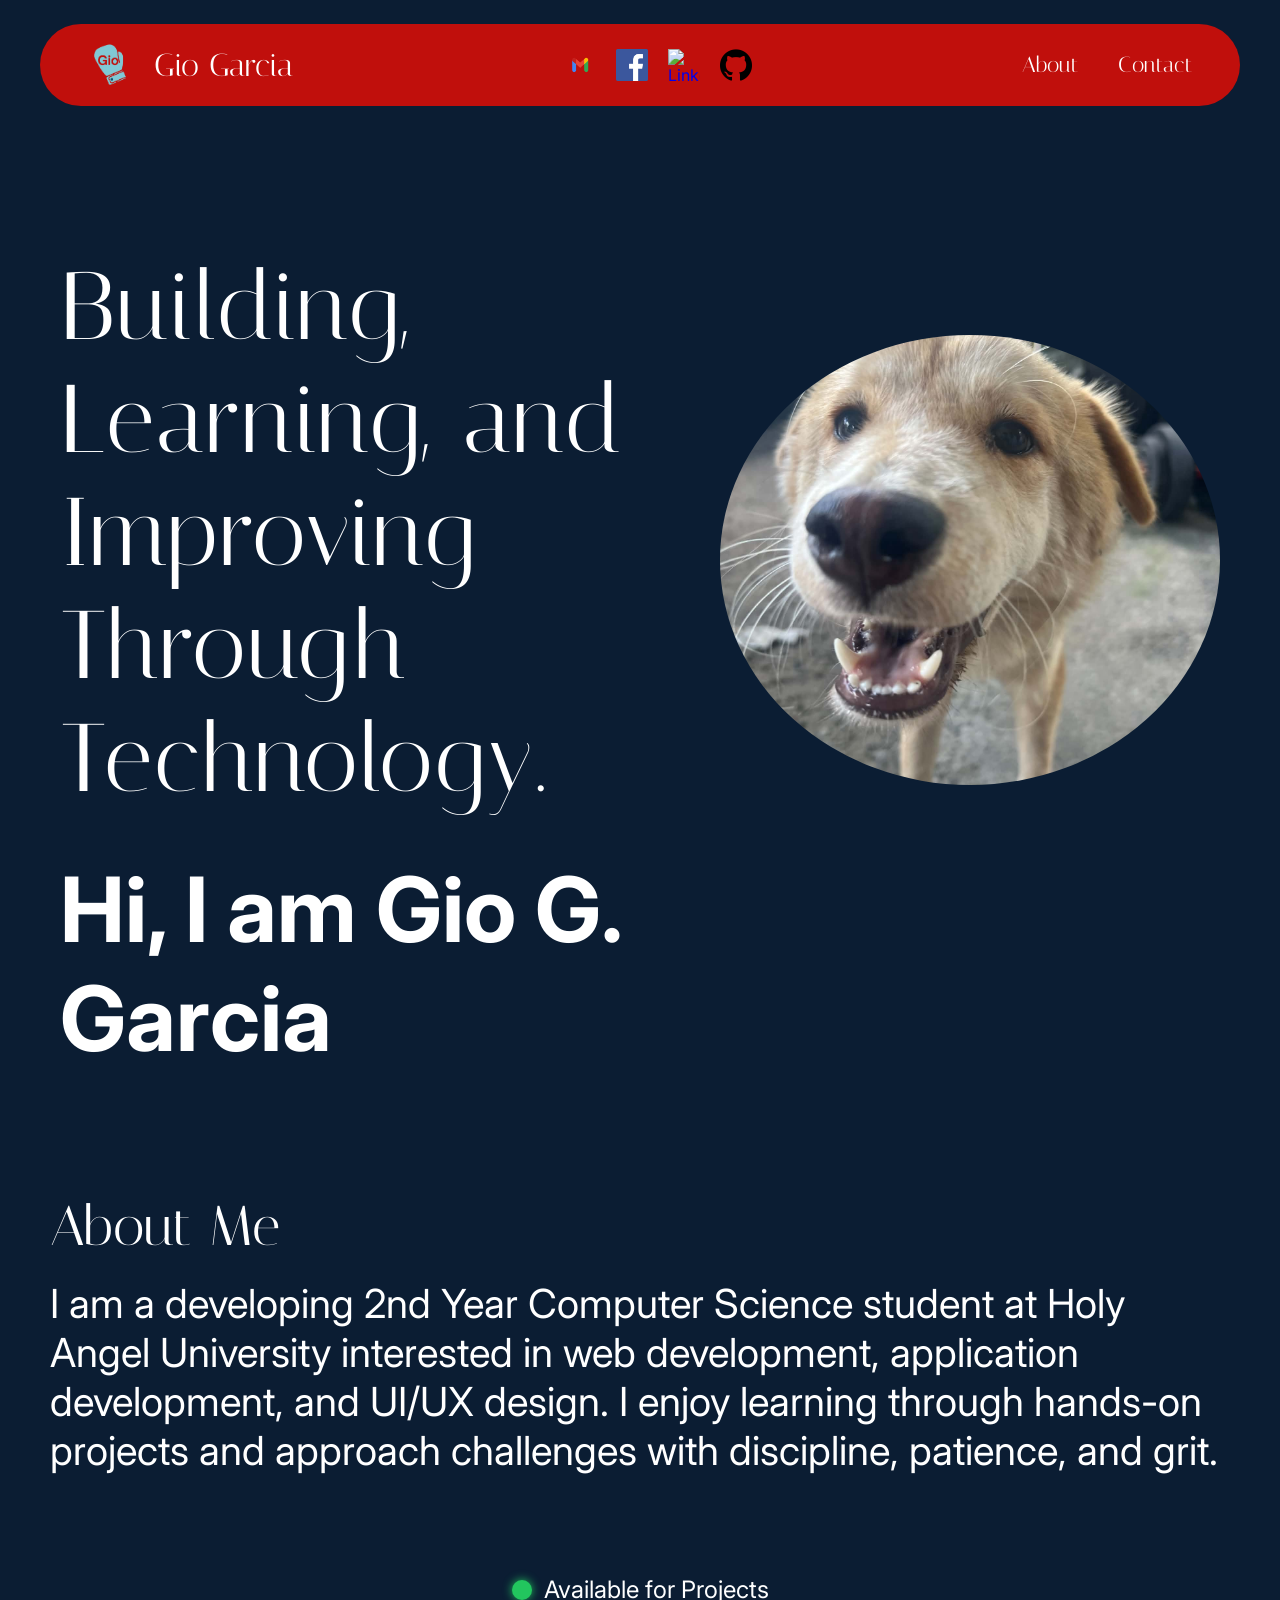
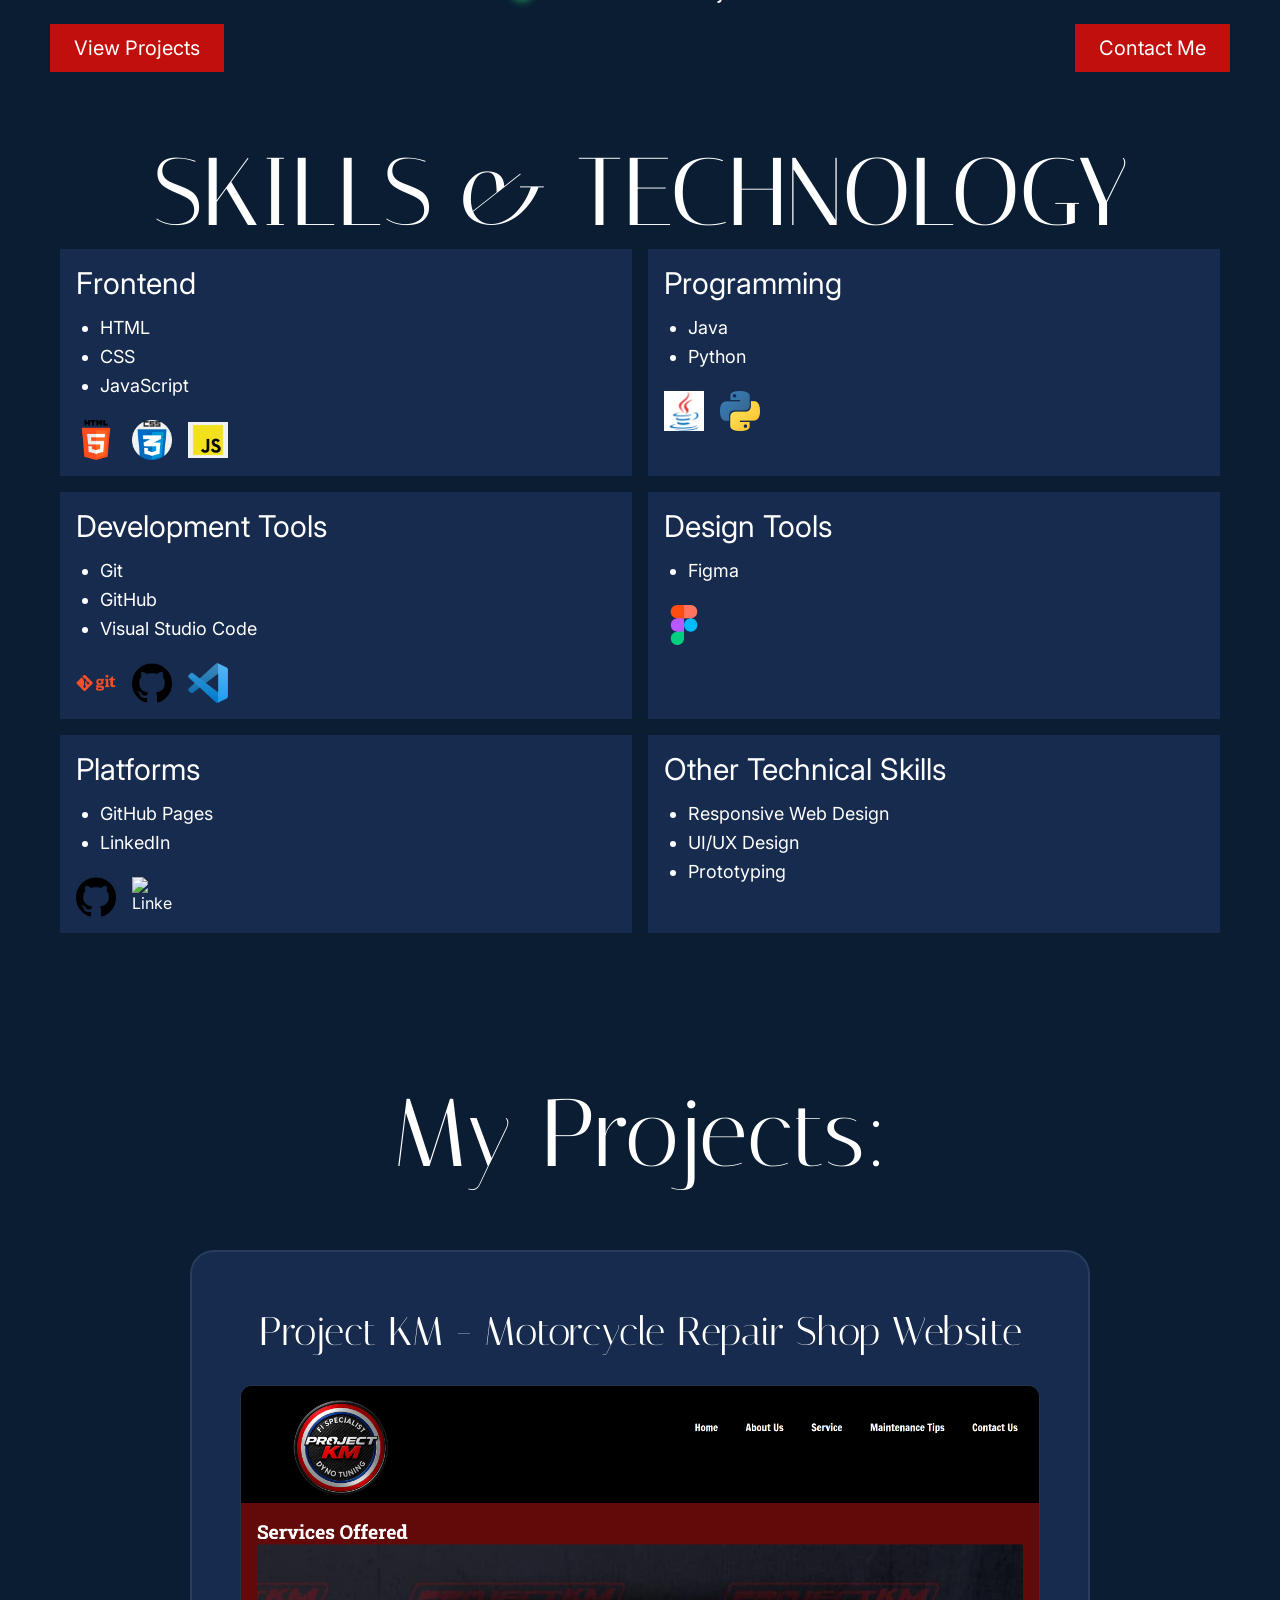
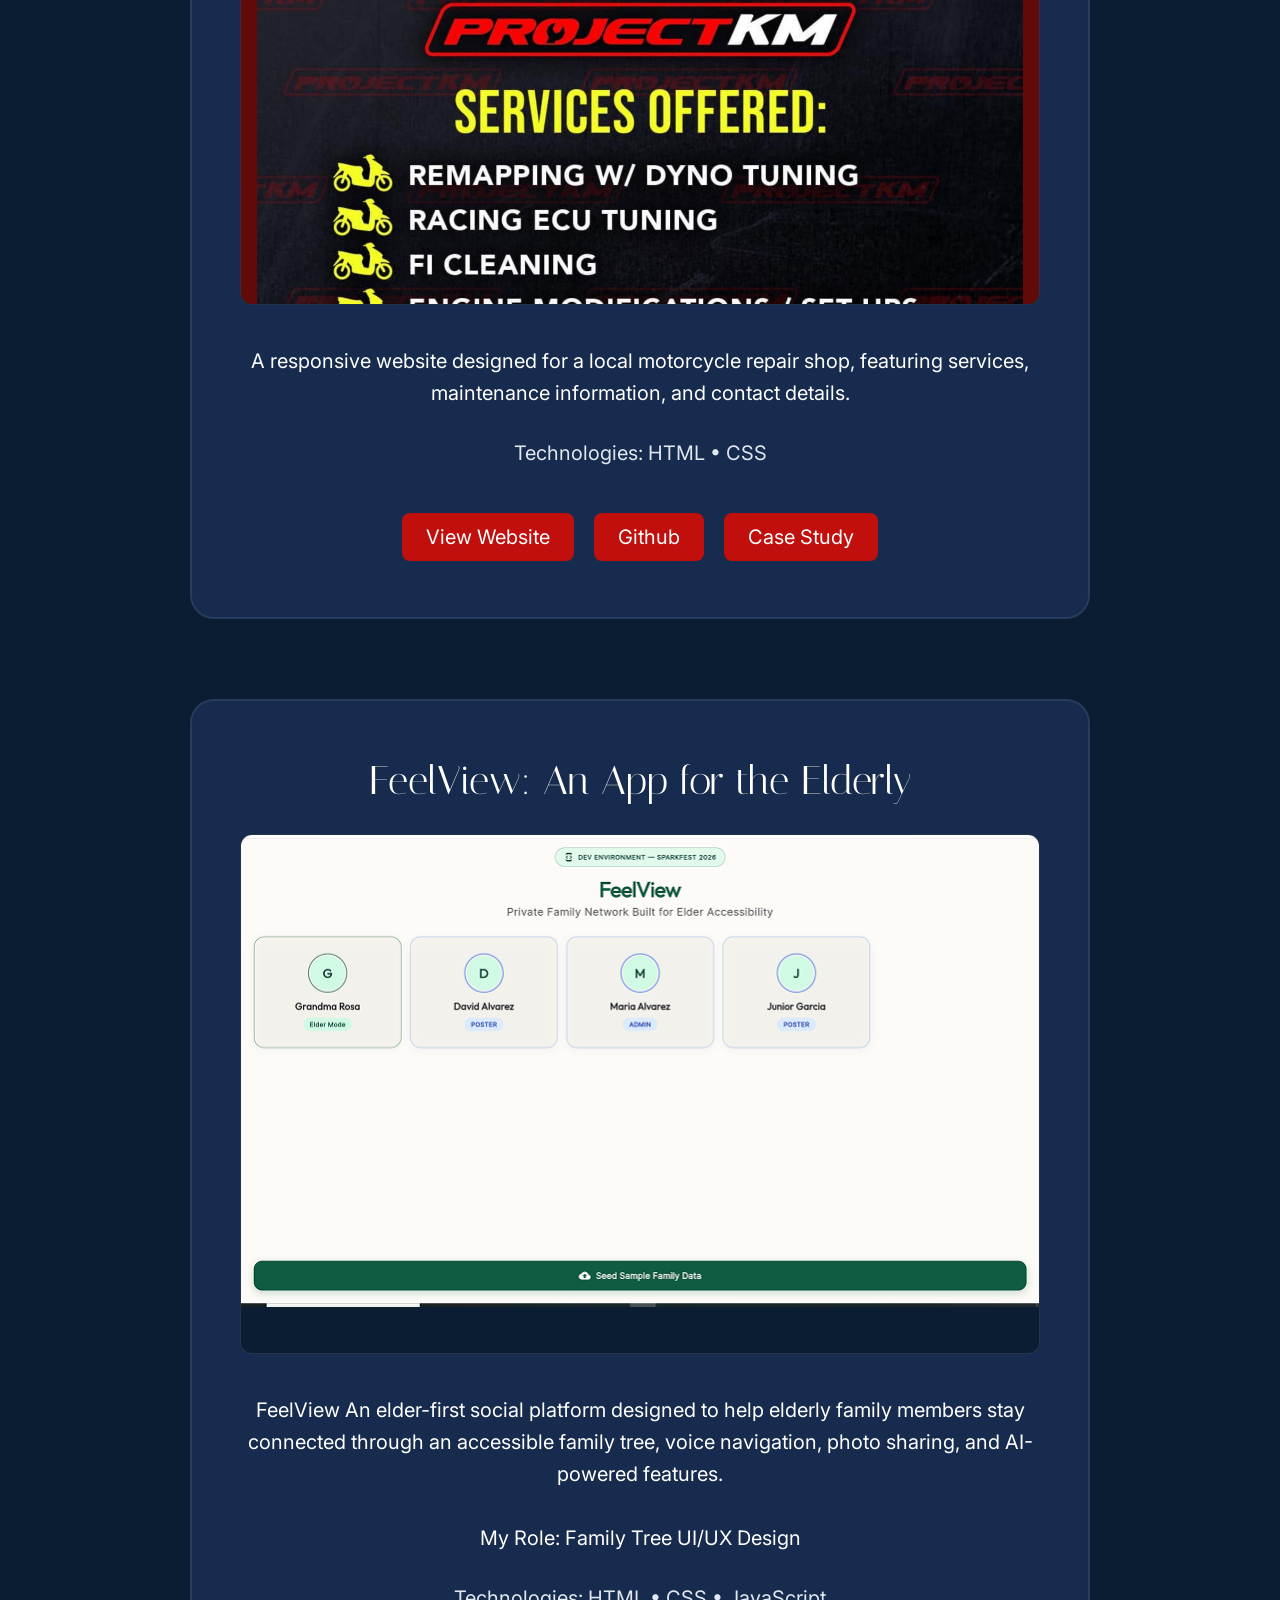
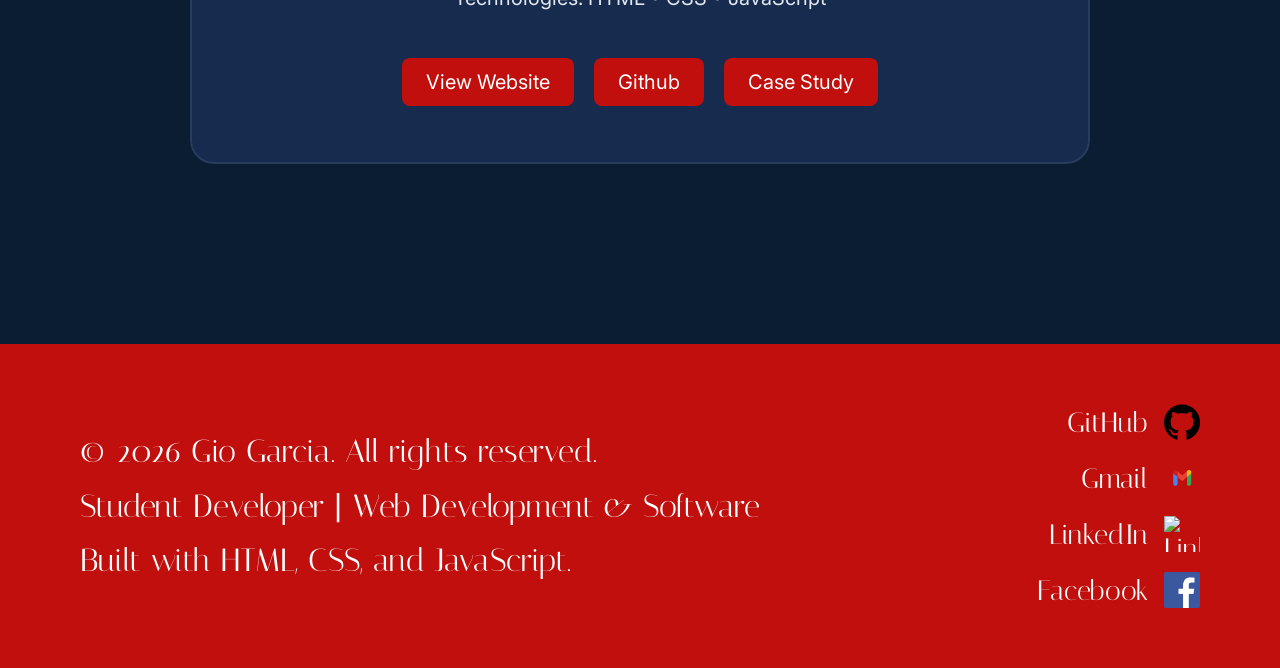
==== commit 0b511183: "Finished Contact and About me page" ====
--- a/index.html
+++ b/index.html
@@ -45,9 +45,7 @@
 
         <!-- Right Nav Links -->
         <div class="nav_links">
-            <a href="index.html">Home</a>
             <a href="about.html">About</a>
-            <a href="projects.html">Projects</a>
             <a href="contact.html">Contact</a>
         </div>
 
@@ -90,9 +88,10 @@
             discipline, patience, and grit.
         </p>
 
-        <p class="hero-label">
+       <p class="hero-label">
+            <span class="status-dot"></span>
             Available for Projects
-        </p>
+       </p>
 
         <div class="hero-buttons">
 
--- a/css/style.css
+++ b/css/style.css
@@ -142,15 +142,27 @@
     margin-bottom: 100px;
     padding: 0 50px;
 }
-
 .hero-label {
-    font-family: "Inter", sans-serif;
-    font-size: 40px;
+    display: flex;
+    align-items: center;
+    justify-content: center;
+    gap: 12px;
+    font-family: "Inter", sans-serif;
+    font-size: 24px;
     font-weight: 400;
     margin-bottom: 20px;
-    text-align: center;
     width: 100%;
 }
+
+.status-dot {
+    width: 16px;
+    height: 16px;
+    background-color: #22C55E;
+    border-radius: 50%;
+    box-shadow: 0 0 10px #22C55E;
+    display: inline-block;
+}
+
 
 .hero-image img {
     width: 500px;
@@ -440,4 +452,213 @@
     width: 36px;
     height: 36px;
     object-fit: contain;
+}
+
+/* CONTACT PAGE LAYOUT */
+
+.contact-page {
+    padding: 60px 80px;
+}
+
+.contact-header-container {
+    display: flex;
+    align-items: center;
+    gap: 40px;
+    margin-bottom: 20px;
+}
+
+.back-button {
+    display: flex;
+    align-items: center;
+    justify-content: center;
+    width: 60px;
+    height: 60px;
+    background-color: transparent;
+    border: 2px solid #FFFFFF;
+    border-radius: 50%;
+    transition: opacity 0.2s ease;
+}
+
+.back-button img {
+    width: 24px;
+    height: 24px;
+}
+
+.back-button:hover {
+    opacity: 0.8;
+}
+
+.contact-main-title {
+    font-family: "Italiana", serif;
+    font-size: 80px;
+    font-weight: 400;
+}
+
+.contact-subtitle {
+    font-family: "Italiana", serif;
+    font-size: 48px;
+    text-align: center;
+    margin-bottom: 60px;
+}
+
+.contact-container {
+    display: grid;
+    grid-template-columns: 1fr 1fr;
+    gap: 40px;
+    max-width: 1200px;
+    margin: 0 auto;
+}
+
+/* CARDS */
+
+.contact-info-card,
+.contact-form-card {
+    background-color: #162B4D;
+    border: 2px solid rgba(255, 255, 255, 0.08);
+    border-radius: 24px;
+    padding: 48px;
+    display: flex;
+    flex-direction: column;
+}
+
+.contact-info-card h2,
+.contact-form-card h2 {
+    font-family: "Italiana", serif;
+    font-size: 40px;
+    font-weight: 400;
+    margin-bottom: 24px;
+}
+
+.contact-prompt {
+    font-family: "Inter", sans-serif;
+    font-size: 24px;
+    margin-bottom: 40px;
+}
+
+.contact-detail {
+    margin-bottom: 32px;
+    display: flex;
+    flex-direction: column;
+    gap: 6px;
+}
+
+.detail-label {
+    font-family: "Italiana", serif;
+    font-size: 28px;
+}
+
+.detail-value {
+    font-family: "Inter", sans-serif;
+    font-size: 18px;
+    color: #93C5FD;
+    text-decoration: none;
+    word-break: break-all;
+}
+
+.detail-value:hover {
+    text-decoration: underline;
+}
+
+/* AVAILABILITY BADGE */
+
+.availability-badge {
+    display: flex;
+    align-items: center;
+    gap: 12px;
+    margin-top: auto;
+    font-family: "Inter", sans-serif;
+    font-size: 22px;
+}
+
+.status-dot {
+    width: 20px;
+    height: 20px;
+    background-color: #22C55E;
+    border-radius: 50%;
+    box-shadow: 0 0 10px #22C55E;
+}
+
+/* FORM FIELDS */
+
+.form-group {
+    display: flex;
+    flex-direction: column;
+    gap: 10px;
+    margin-bottom: 24px;
+}
+
+.form-group label {
+    font-family: "Italiana", serif;
+    font-size: 28px;
+}
+
+.form-group input,
+.form-group textarea {
+    background-color: #FFFFFF;
+    color: #0B1D33;
+    font-family: "Inter", sans-serif;
+    font-size: 18px;
+    padding: 16px;
+    border: none;
+    border-radius: 8px;
+    outline: none;
+}
+
+.form-group input::placeholder,
+.form-group textarea::placeholder {
+    color: #94A3B8;
+}
+
+.submit-button {
+    background-color: #C00F0C;
+    color: #FFFFFF;
+    font-family: "Inter", sans-serif;
+    font-size: 20px;
+    padding: 14px;
+    border: none;
+    border-radius: 8px;
+    cursor: pointer;
+    margin-top: 10px;
+    transition: background-color 0.2s ease;
+}
+
+.submit-button:hover {
+    background-color: #38BDF8;
+    color: #0B1D33;
+}
+
+/* ABOUT PAGE STYLES */
+
+.about-page {
+    padding: 60px 80px;
+    max-width: 1000px;
+    margin: 0 auto;
+}
+
+.about-container {
+    display: flex;
+    flex-direction: column;
+    gap: 60px;
+    margin-top: 40px;
+}
+
+.about-section h2 {
+    font-family: "Italiana", serif;
+    font-size: 56px;
+    font-weight: 400;
+    margin-bottom: 20px;
+}
+
+.about-card {
+    background-color: #162B4D;
+    border: 2px solid rgba(255, 255, 255, 0.08);
+    border-radius: 24px;
+    padding: 40px;
+}
+
+.about-card p {
+    font-family: "Inter", sans-serif;
+    font-size: 20px;
+    line-height: 1.6;
+    color: #FFFFFF;
 }
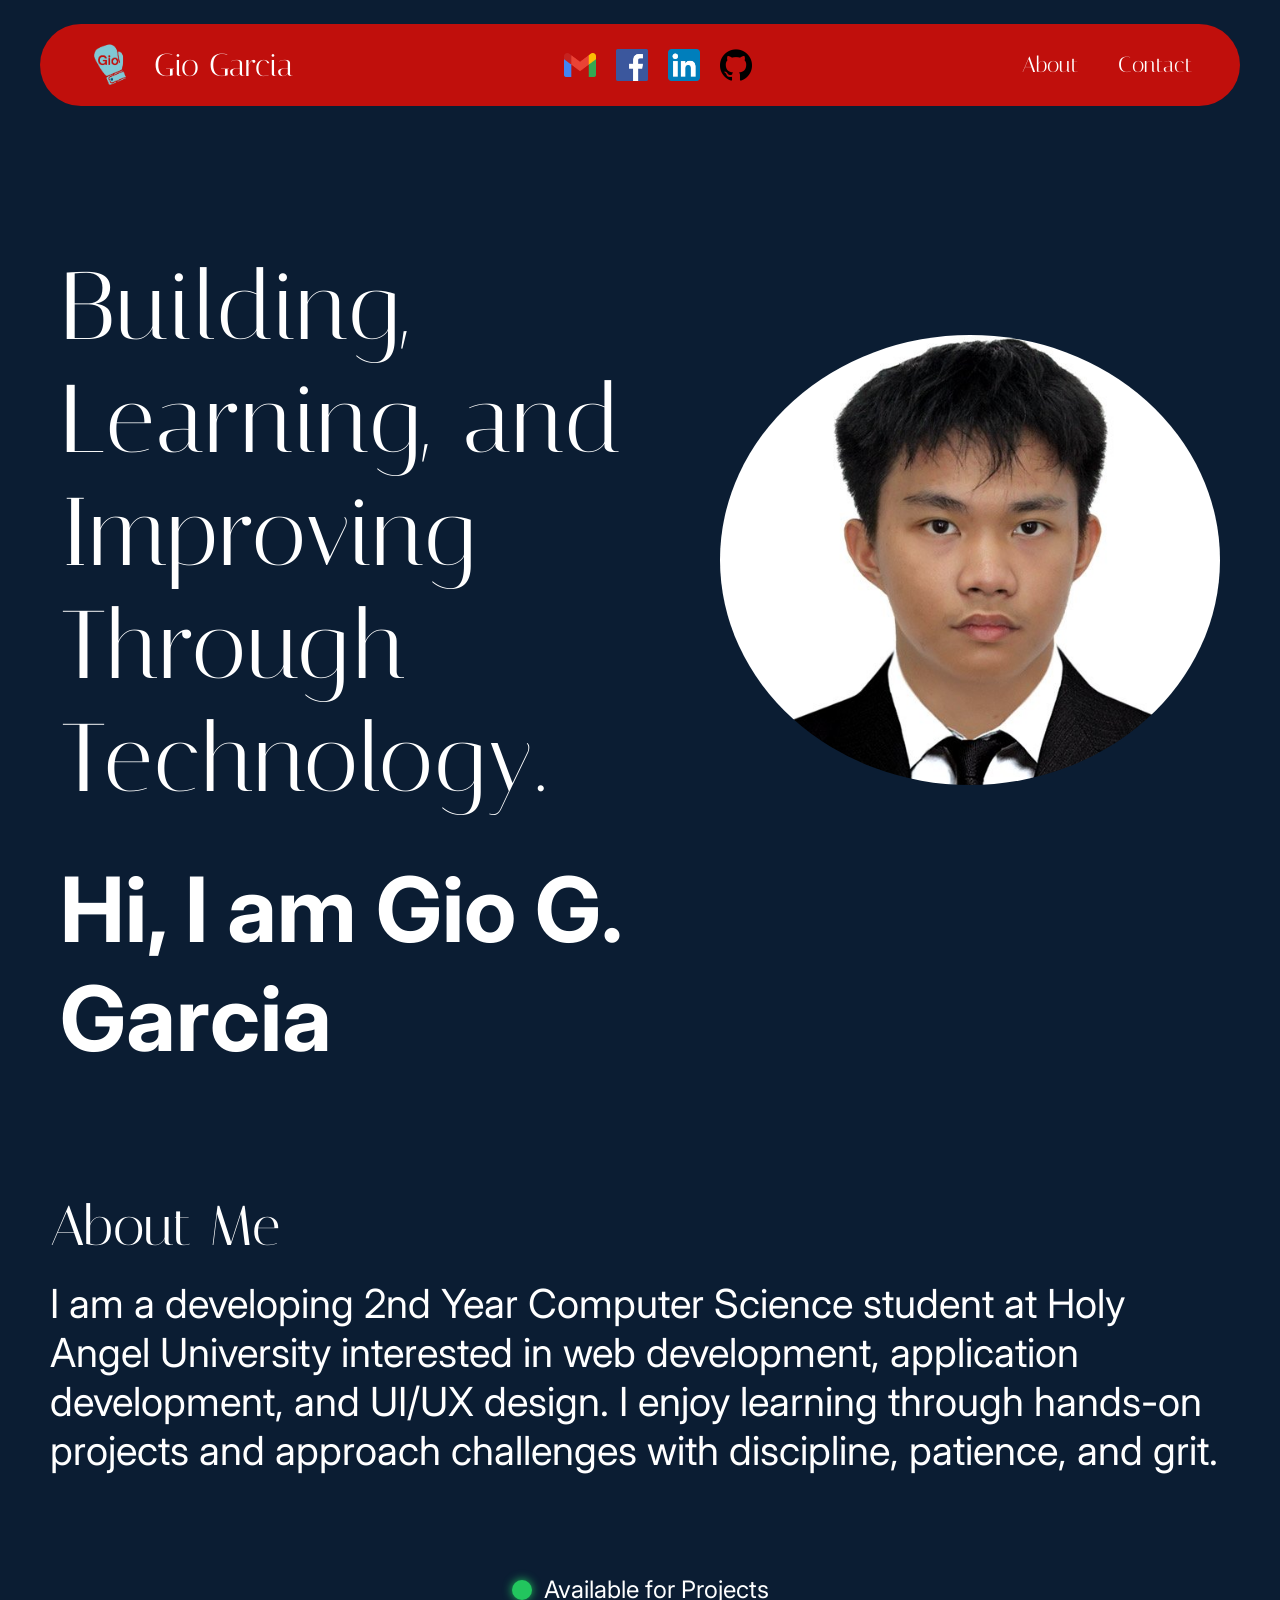
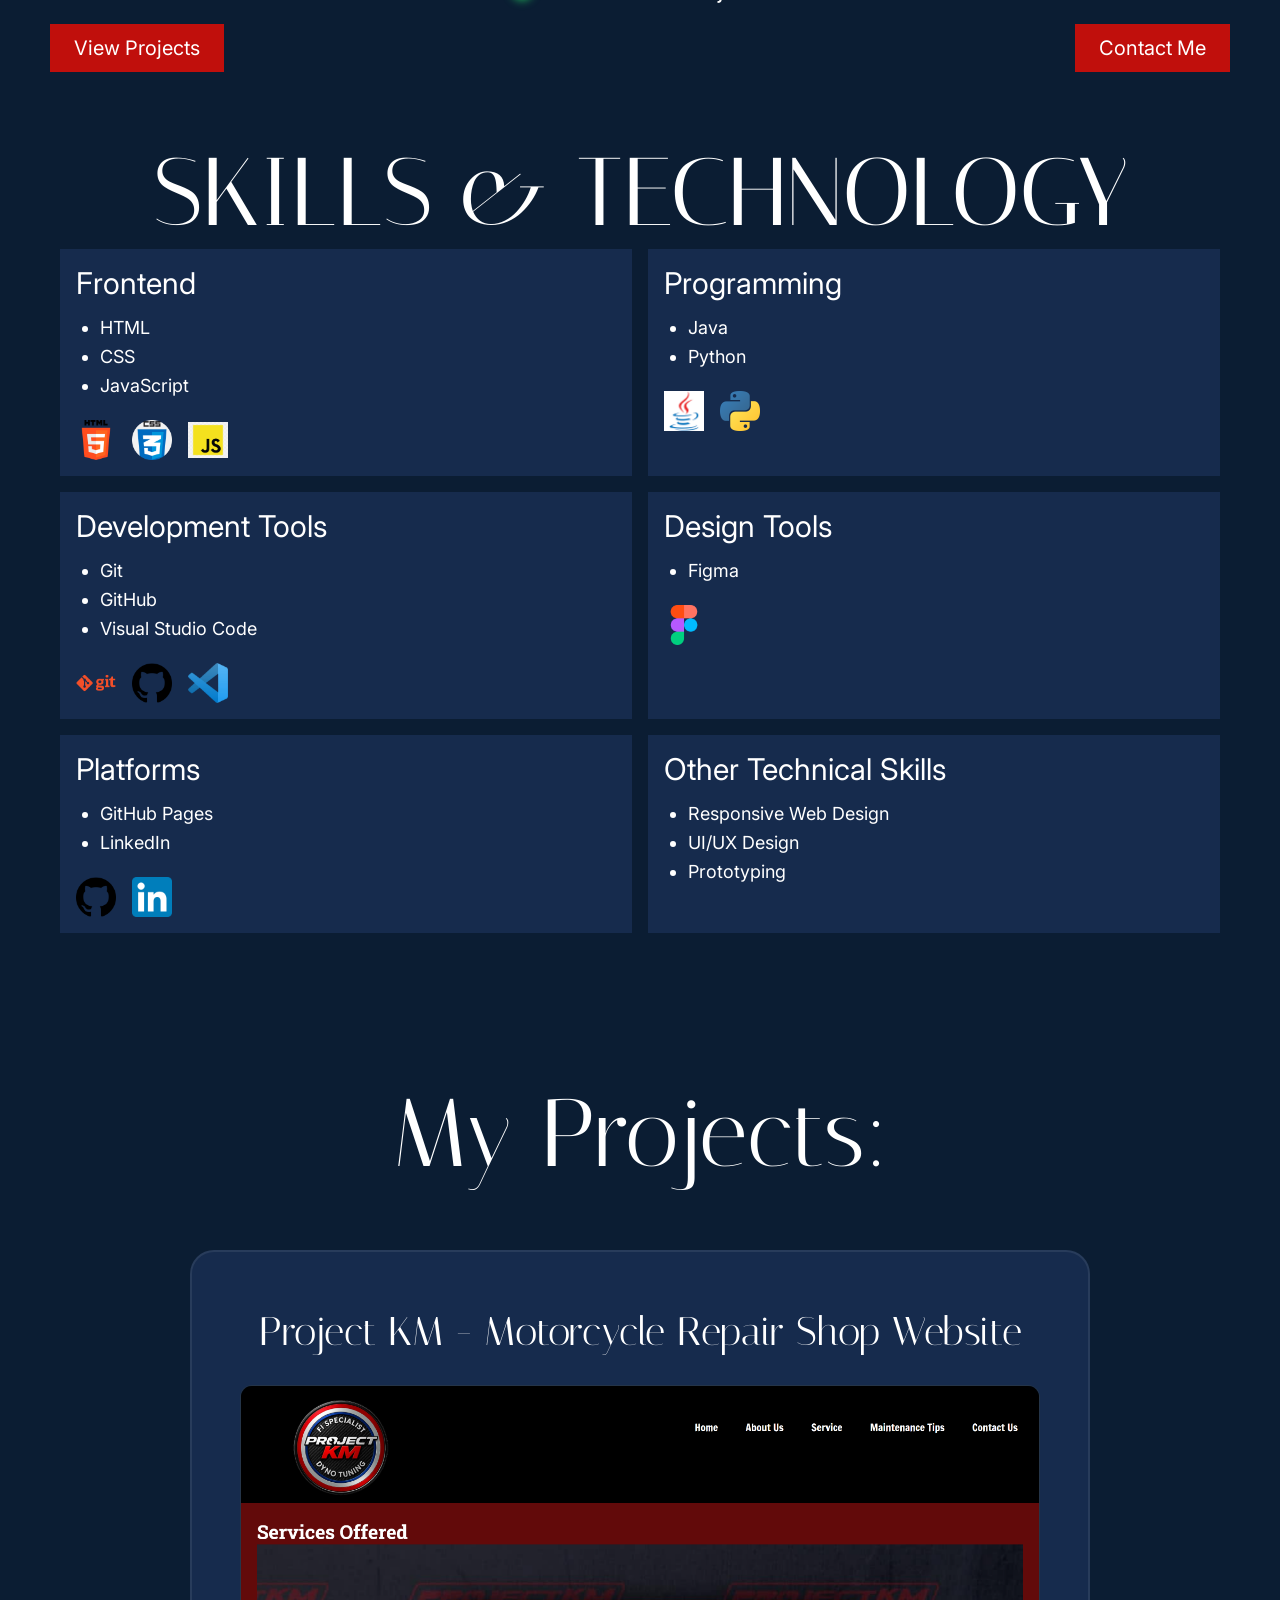
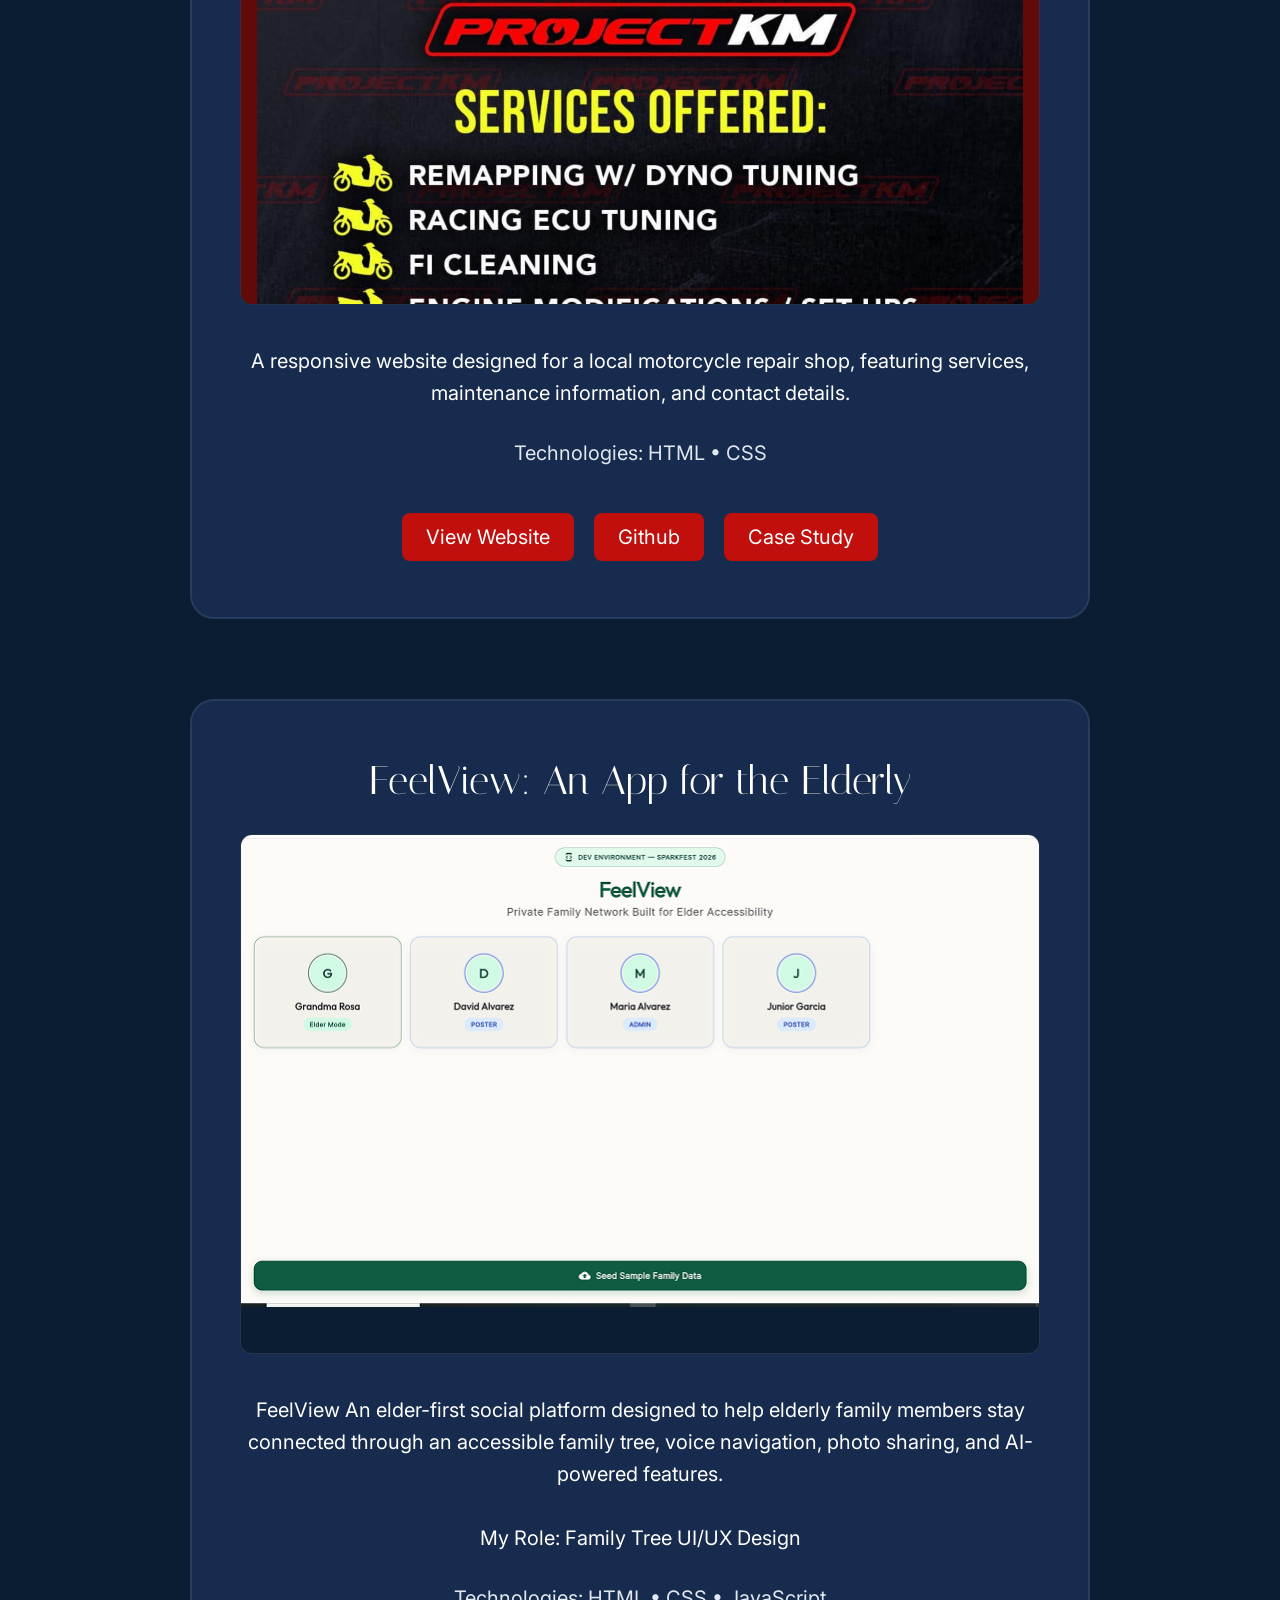
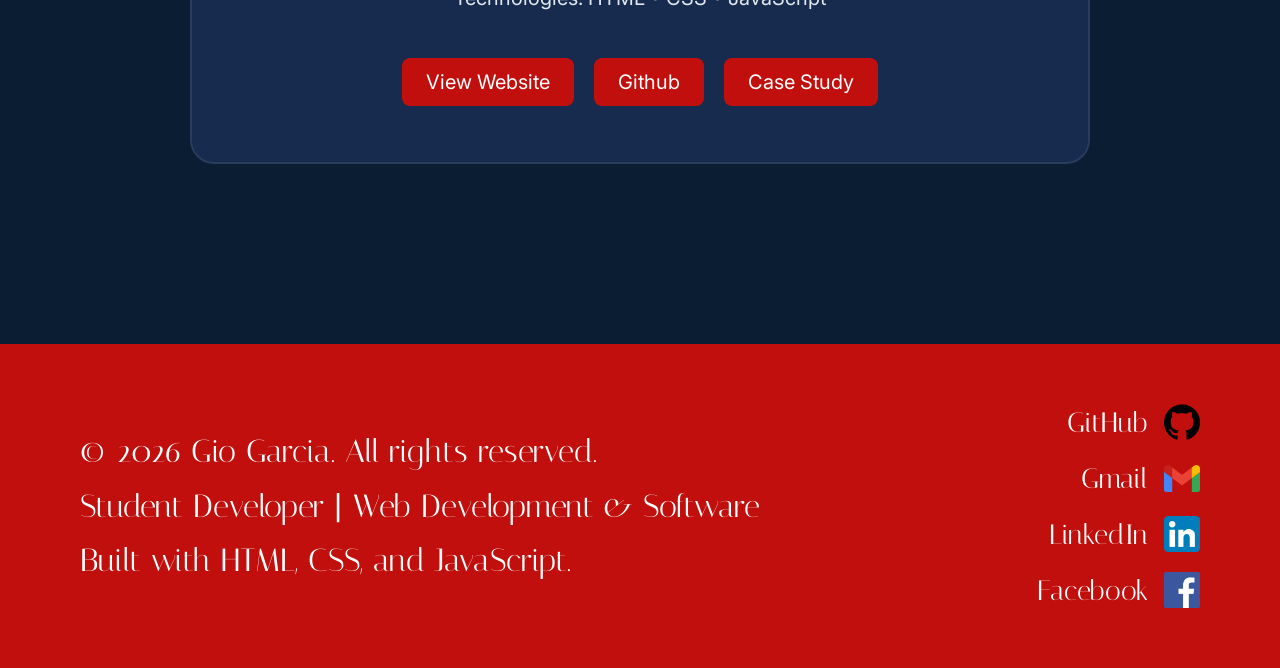
==== commit adb03ebb: "Accomplished Responsiveness and JS" ====
--- a/index.html
+++ b/index.html
@@ -13,6 +13,11 @@
     <link href="https://fonts.googleapis.com/css2?family=Inter:wght@400&family=Italiana&display=swap" rel="stylesheet">
    
     <link rel="stylesheet" href="css/style.css">
+    <script src="js/script.js"></script>
+    <button id="backToTop" aria-label="Back to top" title="Back to top">
+    ↑
+    </button>
+
 </head>
 
 <body>
@@ -29,18 +34,10 @@
 
         <!-- Center Social Icons -->
         <div class="nav-socials">
-            <a href="#" aria-label="Gmail">
-                <img src="img/gmail-icon.png" alt="Gmail">
-            </a>
-            <a href="#" aria-label="Facebook">
-                <img src="img/facebook-icon.png" alt="Facebook">
-            </a>
-            <a href="#" aria-label="LinkedIn">
-                <img src="img/linkedin-icon.png" alt="LinkedIn">
-            </a>
-            <a href="#" aria-label="GitHub">
-                <img src="img/github-icon.png" alt="GitHub">
-            </a>
+           <a href="https://mail.google.com/mail/?view=cm&fs=1&to=garciagio760@gmail.com"><img src="img/gmail-icon.png" alt="Gmail"></a>
+                <a href="https://www.facebook.com/gio.garcia.96199"><img src="img/facebook-icon.png" alt="Facebook"></a>
+                <a href="https://www.linkedin.com/in/gio-garcia-95ab38337/" target="_blank"><img src="img/linkedin-icon.png" alt="LinkedIn"></a>
+                <a href="https://github.com/Gio31g" target="_blank"><img src="img/github-icon.png" alt="GitHub"></a>
         </div>
 
         <!-- Right Nav Links -->
@@ -95,7 +92,7 @@
 
         <div class="hero-buttons">
 
-            <a href="projects.html" class="button primary-button">
+            <a href="#projects-section" class="button primary-button">
                 View Projects
             </a>
 
@@ -199,7 +196,7 @@
         </div>
 
     </section>
-    <section class="projects-section">
+    <section class="projects-section" id="projects-section">
 
         <div class="section-heading">
             <h2>My Projects:</h2>
@@ -212,7 +209,7 @@
                 <h3 class="project-title">Project KM - Motorcycle Repair Shop Website</h3>
                 
                 <div class="project-preview">
-                    <img src="img/KM_ABOUTUS.png" alt="Project KM Preview">
+                    <img src="img/km-about.png" alt="Project KM Preview">
                 </div>
 
                 <p class="project-description">
@@ -224,9 +221,9 @@
                 </p>
 
                 <div class="project-buttons">
-                    <a href="#" class="button primary-button">View Website</a>
-                    <a href="#" class="button primary-button">Github</a>
-                    <a href="#" class="button primary-button">Case Study</a>
+                    <a href="https://gio31g.github.io/project_km/" class="button primary-button">View Website</a>
+                    <a href="https://github.com/Gio31g/project_km" class="button primary-button">Github</a>
+                    <a href="projectkm.html" class="button primary-button">Case Study</a>
                 </div>
             </article>
 
@@ -251,9 +248,9 @@
                 </p>
 
                 <div class="project-buttons">
-                    <a href="#" class="button primary-button">View Website</a>
-                    <a href="#" class="button primary-button">Github</a>
-                    <a href="#" class="button primary-button">Case Study</a>
+                    <a href="https://feelview-app.vercel.app/?fbclid=IwY2xjawUZ-kJwZG9mA2V4dG4DYWVtAjExAHNydGMGYXBwX2lkATAAAR6mXKx_i61HGpcxgsp5Q2yG4hhKc9D1FfYFqj7hSd8z3Ia-jFPOebE3ZnSZLg_aem_ABEKyY0VtxvBYTTfgWEogg" class="button primary-button">View Website</a>
+                    <a href="" class="button primary-button">Github</a>
+                    <a href="feelview.html" class="button primary-button">Case Study</a>
                 </div>
             </article>
 
@@ -271,26 +268,17 @@
             </div>
 
             <div class="footer-socials">
-                <a href="#" class="social-link">
-                    <span>GitHub</span>
-                    <img src="img/github-icon.png" alt="GitHub">
-                </a>
-                <a href="#" class="social-link">
-                    <span>Gmail</span>
-                    <img src="img/gmail-icon.png" alt="Gmail">
-                </a>
-                <a href="#" class="social-link">
-                    <span>LinkedIn</span>
-                    <img src="img/linkedin-icon.png" alt="LinkedIn">
-                </a>
-                <a href="#" class="social-link">
-                    <span>Facebook</span>
-                    <img src="img/facebook-icon.png" alt="Facebook">
-                </a>
+                <a href="https://github.com/Gio31g" target="_blank" class="social-link"><span>GitHub</span><img src="img/github-icon.png" alt="GitHub"></a>
+                <a href="mailto:garciagio760@gmail.com" class="social-link"><span>Gmail</span><img src="img/gmail-icon.png" alt="Gmail"></a>
+                <a href="https://www.linkedin.com/in/gio-garcia-95ab38337/" target="_blank" class="social-link"><span>LinkedIn</span><img src="img/linkedin-icon.png" alt="LinkedIn"></a>
+                <a href="https://www.facebook.com/gio.garcia.96199" class="social-link"><span>Facebook</span><img src="img/facebook-icon.png" alt="Facebook"></a>
             </div>
         </div>
 
     </footer>
+   
+
 
 
 </body>
+</html>
--- a/css/style.css
+++ b/css/style.css
@@ -68,12 +68,13 @@
     transform: translateY(-2px);
     opacity: 0.9;
 }
+
 /* UNIFORM HEADER SOCIAL ICONS */
 
 .nav-socials img {
-    width: 32px;    /* Locks the width to 32px */
-    height: 32px;  /* Locks the height to 32px */
-    object-fit: contain;     /* Ensures icons scale proportionally */
+    width: 32px;   
+    height: 32px;  
+    object-fit: contain;     
 }
 
 /* RIGHT: NAVIGATION LINKS */
@@ -87,7 +88,7 @@
 
 .nav_links a,
 .nav-links a {
-    font-family: "Italiana", serif; /* Matches header font style */
+    font-family: "Italiana", serif; 
     font-size: 22px;
     color: #FFFFFF !important;
     text-decoration: none !important;
@@ -186,6 +187,21 @@
     display: flex;
     width: 100%;
     padding: 0 50px;
+}
+
+.hero-buttons .button:hover {
+    background-color: #38BDF8; /* Light blue */
+    color: #0B1D33;           /* Dark text for high contrast */
+    transform: translateY(-2px);
+    box-shadow: 0 4px 12px rgba(56, 189, 248, 0.4);
+}
+
+/* Button Light Blue when Clicked (:active) */
+.hero-buttons .button:active {
+    background-color: #38BDF8;
+    color: #0B1D33;
+    transform: translateY(0);
+    box-shadow: 0 2px 6px rgba(56, 189, 248, 0.3);
 }
 
 .primary-button {
@@ -661,4 +677,612 @@
     font-size: 20px;
     line-height: 1.6;
     color: #FFFFFF;
+}
+
+/* CASE STUDY PAGE STYLES  */
+.back-button img {
+    width: 24px;
+    height: 24px;
+    object-fit: contain; 
+}
+
+.case-study-page {
+    padding: 60px 80px;
+    max-width: 1000px;
+    margin: 0 auto;
+}
+
+.case-study-title {
+    font-family: "Italiana", serif;
+    font-size: 64px;
+    font-weight: 400;
+    line-height: 1.2;
+}
+
+.case-study-hero {
+    width: 100%;
+    margin: 40px 0 60px 0;
+    border-radius: 20px;
+    overflow: hidden;
+    border: 2px solid rgba(255, 255, 255, 0.1);
+}
+
+.case-study-hero img {
+    width: 100%;
+    height: auto;
+    display: block;
+}
+
+.case-study-container {
+    display: flex;
+    flex-direction: column;
+    gap: 50px;
+}
+
+.screenshots-list {
+    margin-top: 12px;
+    margin-left: 24px;
+    font-family: "Inter", sans-serif;
+    font-size: 20px;
+    line-height: 1.8;
+}
+.back-button {
+    display: flex;
+    align-items: center;
+    justify-content: center;
+    width: 60px;
+    height: 60px;
+    flex-shrink: 0; 
+    background-color: transparent;
+    border: 2px solid #FFFFFF;
+    border-radius: 50%;
+}
+
+.back-button img {
+    width: 24px;
+    height: 24px;
+    object-fit: contain;
+}
+/* SCREENSHOTS GRID */
+
+.screenshots-grid {
+    display: grid;
+    grid-template-columns: 1fr 1fr;
+    gap: 30px;
+    margin: 20px 0 40px 0;
+}
+
+.screenshot-card {
+    background-color: #162B4D;
+    border-radius: 16px;
+    padding: 16px;
+    border: 1px solid rgba(255, 255, 255, 0.1);
+    overflow: hidden;
+}
+
+.screenshot-card img {
+    width: 100%;
+    height: auto;
+    border-radius: 8px;
+    display: block;
+}
+
+.screenshot-card-full {
+    grid-column: 1 / -1;
+}
+
+/* BACK TO TOP BUTTON */
+
+#backToTop {
+    display: none;
+    position: fixed;
+    bottom: 24px;
+    right: 24px;
+    z-index: 1000;
+    width: 44px;
+    height: 44px;
+    background-color: #162B4D;
+    color: #FFFFFF;
+    border: 1px solid #29466B;
+    border-radius: 0;
+    font-size: 24px;
+    cursor: pointer;
+}
+
+#backToTop:hover {
+    background-color: #C00F0C;
+}
+
+#backToTop:focus-visible {
+    outline: 2px solid #FFFFFF;
+    outline-offset: 3px;
+}
+/* CUSTOM DARK SCROLLBAR */
+
+::-webkit-scrollbar {
+    width: 10px;
+}
+
+::-webkit-scrollbar-track {
+    background: #0B1D33;
+}
+::-webkit-scrollbar-thumb {
+    background: #C00F0C;
+    border-radius: 5px;
+}
+
+::-webkit-scrollbar-thumb:hover {
+    background: #E0120F;
+}
+
+
+html {
+    scrollbar-color: #C00F0C #0B1D33;
+    scrollbar-width: thin;
+}
+/* GENERAL */
+
+html {
+    -webkit-text-size-adjust: 100%;
+}
+
+img {
+    max-width: 100%;
+}
+
+h1,
+h2,
+h3 {
+    overflow-wrap: break-word;
+}
+
+
+
+/* TABLET */
+
+@media (max-width: 1024px) {
+
+    /* HEADER */
+
+    .header {
+        padding: 20px 32px;
+        margin: 20px;
+        border-radius: 40px;
+    }
+
+    .navigation {
+        flex-wrap: wrap;
+        justify-content: space-between;
+        gap: 20px;
+    }
+
+    .logo-name {
+        font-size: 28px;
+    }
+
+    .nav_links,
+    .nav-links {
+        width: 100%;
+        justify-content: center;
+        flex-wrap: wrap;
+        gap: 16px 32px;
+    }
+
+    /* HERO */
+
+    .hero {
+        flex-direction: column;
+        padding: 64px 32px;
+        gap: 48px;
+    }
+
+    .hero-content {
+        width: 100%;
+    }
+
+    .hero h1 {
+        font-size: clamp(38px, 9vw, 72px);
+        margin-bottom: 28px;
+    }
+
+    .hero-content h2 {
+        font-size: clamp(32px, 7vw, 56px);
+    }
+
+    .hero-description {
+        font-size: clamp(18px, 3.5vw, 28px);
+        line-height: 1.5;
+        margin-bottom: 48px;
+        padding: 0;
+    }
+
+    .hero-buttons {
+        padding: 0;
+        gap: 16px;
+    }
+
+    .hero-image {
+        width: 100%;
+        display: flex;
+        justify-content: center;
+    }
+
+    .hero-image img {
+        width: min(400px, 100%);
+        height: auto;
+        aspect-ratio: 10 / 9;
+        transform: none;
+    }
+
+    /* SKILLS */
+
+    .skills-section {
+        padding: 64px 32px;
+    }
+
+    .skills-section .section-heading {
+        font-size: clamp(36px, 8vw, 64px);
+        margin-bottom: 40px;
+    }
+
+    .skills-grid {
+        gap: 24px;
+    }
+
+    .skill-card {
+        padding: 28px;
+    }
+
+    .skill-card h3 {
+        font-size: 26px;
+    }
+
+    .skill-card li {
+        line-height: 1.5;
+        margin-bottom: 12px;
+    }
+
+    /* PROJECTS */
+
+    .projects-section {
+        padding: 64px 32px;
+    }
+
+    .projects-section .section-heading h2 {
+        font-size: clamp(36px, 8vw, 64px);
+        margin-bottom: 40px;
+    }
+
+    .projects-container {
+        gap: 56px;
+    }
+
+    .project-card {
+        padding: 40px 32px;
+    }
+
+    .project-title {
+        font-size: clamp(26px, 5vw, 36px);
+    }
+
+    .project-preview {
+        height: 420px;
+    }
+
+    .project-description,
+    .project-tech {
+        font-size: 18px;
+        line-height: 1.7;
+    }
+
+    .project-buttons {
+        gap: 16px;
+    }
+
+    /* FOOTER */
+
+    .footer {
+        padding: 48px 32px;
+        margin-top: 80px;
+    }
+
+    .footer-content {
+        flex-direction: column;
+        align-items: center;
+        text-align: center;
+        gap: 32px;
+    }
+
+    .footer-text,
+    .footer-socials {
+        align-items: center;
+    }
+
+    .footer-copyright,
+    .footer-subtitle,
+    .footer-built {
+        font-size: clamp(22px, 3.5vw, 28px);
+    }
+
+    .social-link {
+        justify-content: center;
+        font-size: 24px;
+    }
+
+    /* CONTACT */
+
+    .contact-page {
+        padding: 48px 32px;
+    }
+
+    .contact-main-title {
+        font-size: clamp(36px, 8vw, 64px);
+    }
+
+    .contact-subtitle {
+        font-size: clamp(22px, 4vw, 32px);
+        margin-bottom: 40px;
+    }
+
+    .contact-container {
+        grid-template-columns: 1fr;
+        gap: 32px;
+        max-width: 720px;
+    }
+
+    .contact-info-card,
+    .contact-form-card {
+        padding: 36px 28px;
+    }
+
+    .contact-info-card h2,
+    .contact-form-card h2 {
+        font-size: 32px;
+    }
+
+    .contact-prompt {
+        font-size: 20px;
+        line-height: 1.5;
+    }
+
+    .detail-label,
+    .form-group label {
+        font-size: 24px;
+    }
+
+    .form-group input,
+    .form-group textarea {
+        width: 100%;
+    }
+
+    /* ABOUT */
+
+    .about-page {
+        padding: 48px 32px;
+    }
+
+    .about-container {
+        gap: 48px;
+    }
+
+    .about-section h2 {
+        font-size: clamp(32px, 6vw, 44px);
+        padding: 0;
+    }
+
+    .about-card {
+        padding: 32px;
+    }
+
+    .about-card p {
+        font-size: 18px;
+        line-height: 1.7;
+    }
+
+    /* CASE STUDY */
+
+    .case-study-page {
+        padding: 48px 32px;
+    }
+
+    .case-study-title {
+        font-size: clamp(32px, 6vw, 48px);
+    }
+
+    .case-study-container {
+        gap: 40px;
+    }
+
+    .screenshots-grid {
+        gap: 24px;
+    }
+
+    .screenshots-list {
+        font-size: 18px;
+        line-height: 1.8;
+    }
+}
+
+
+/* MOBILE */
+
+@media (max-width: 600px) {
+
+    /* HEADER */
+
+    .header {
+        padding: 20px 24px;
+        margin: 16px;
+        border-radius: 32px;
+    }
+
+    .navigation {
+        flex-direction: column;
+        align-items: center;
+        gap: 16px;
+    }
+
+    .logo-name {
+        font-size: 26px;
+    }
+
+    .nav-socials img {
+        width: 28px;
+        height: 28px;
+    }
+
+    .nav_links,
+    .nav-links {
+        gap: 12px 24px;
+    }
+
+    .nav_links a,
+    .nav-links a {
+        font-size: 20px;
+    }
+
+    /* HERO */
+
+    .hero {
+        padding: 48px 24px;
+        gap: 40px;
+    }
+
+    .hero-label {
+        font-size: 18px;
+    }
+
+    .hero-buttons {
+        flex-direction: column;
+    }
+
+    .hero-buttons .button {
+        width: 100%;
+        margin-left: 0;
+    }
+
+    .hero-image img {
+        width: min(300px, 100%);
+    }
+
+    /* SKILLS */
+
+    .skills-section,
+    .projects-section {
+        padding: 48px 24px;
+    }
+
+    .skills-grid {
+        grid-template-columns: 1fr;
+    }
+
+    .skill-card {
+        padding: 24px;
+    }
+
+    .skill-card h3 {
+        font-size: 24px;
+    }
+
+    .skill-card li {
+        font-size: 17px;
+    }
+
+    .card-icons {
+        flex-wrap: wrap;
+    }
+
+    /* PROJECTS */
+
+    .project-card {
+        padding: 28px 20px;
+    }
+
+    .project-preview {
+        height: 300px;
+    }
+
+    .project-description,
+    .project-tech {
+        font-size: 17px;
+    }
+
+    .project-buttons {
+        flex-direction: column;
+    }
+
+    .project-buttons .button {
+        width: 100%;
+    }
+
+    /* FOOTER */
+
+    .footer {
+        padding: 40px 24px;
+        margin-top: 64px;
+    }
+
+    .social-link {
+        font-size: 22px;
+    }
+
+    /* INNER PAGES */
+
+    .contact-page,
+    .about-page,
+    .case-study-page {
+        padding: 40px 24px;
+    }
+
+    /* CONTACT */
+
+    .contact-header-container {
+        gap: 20px;
+    }
+
+    .back-button {
+        width: 52px;
+        height: 52px;
+    }
+
+    .contact-info-card,
+    .contact-form-card {
+        padding: 28px 20px;
+    }
+
+    .contact-prompt {
+        font-size: 18px;
+    }
+
+    .detail-value {
+        font-size: 16px;
+    }
+
+    .availability-badge {
+        font-size: 18px;
+    }
+
+    /* ABOUT */
+
+    .about-card {
+        padding: 24px 20px;
+    }
+
+    .about-card p {
+        font-size: 17px;
+    }
+
+    /* CASE STUDY */
+
+    .screenshots-grid {
+        grid-template-columns: 1fr;
+    }
+
+    .screenshot-card {
+        padding: 12px;
+    }
+
+    .screenshots-list {
+        font-size: 17px;
+    }
 }
